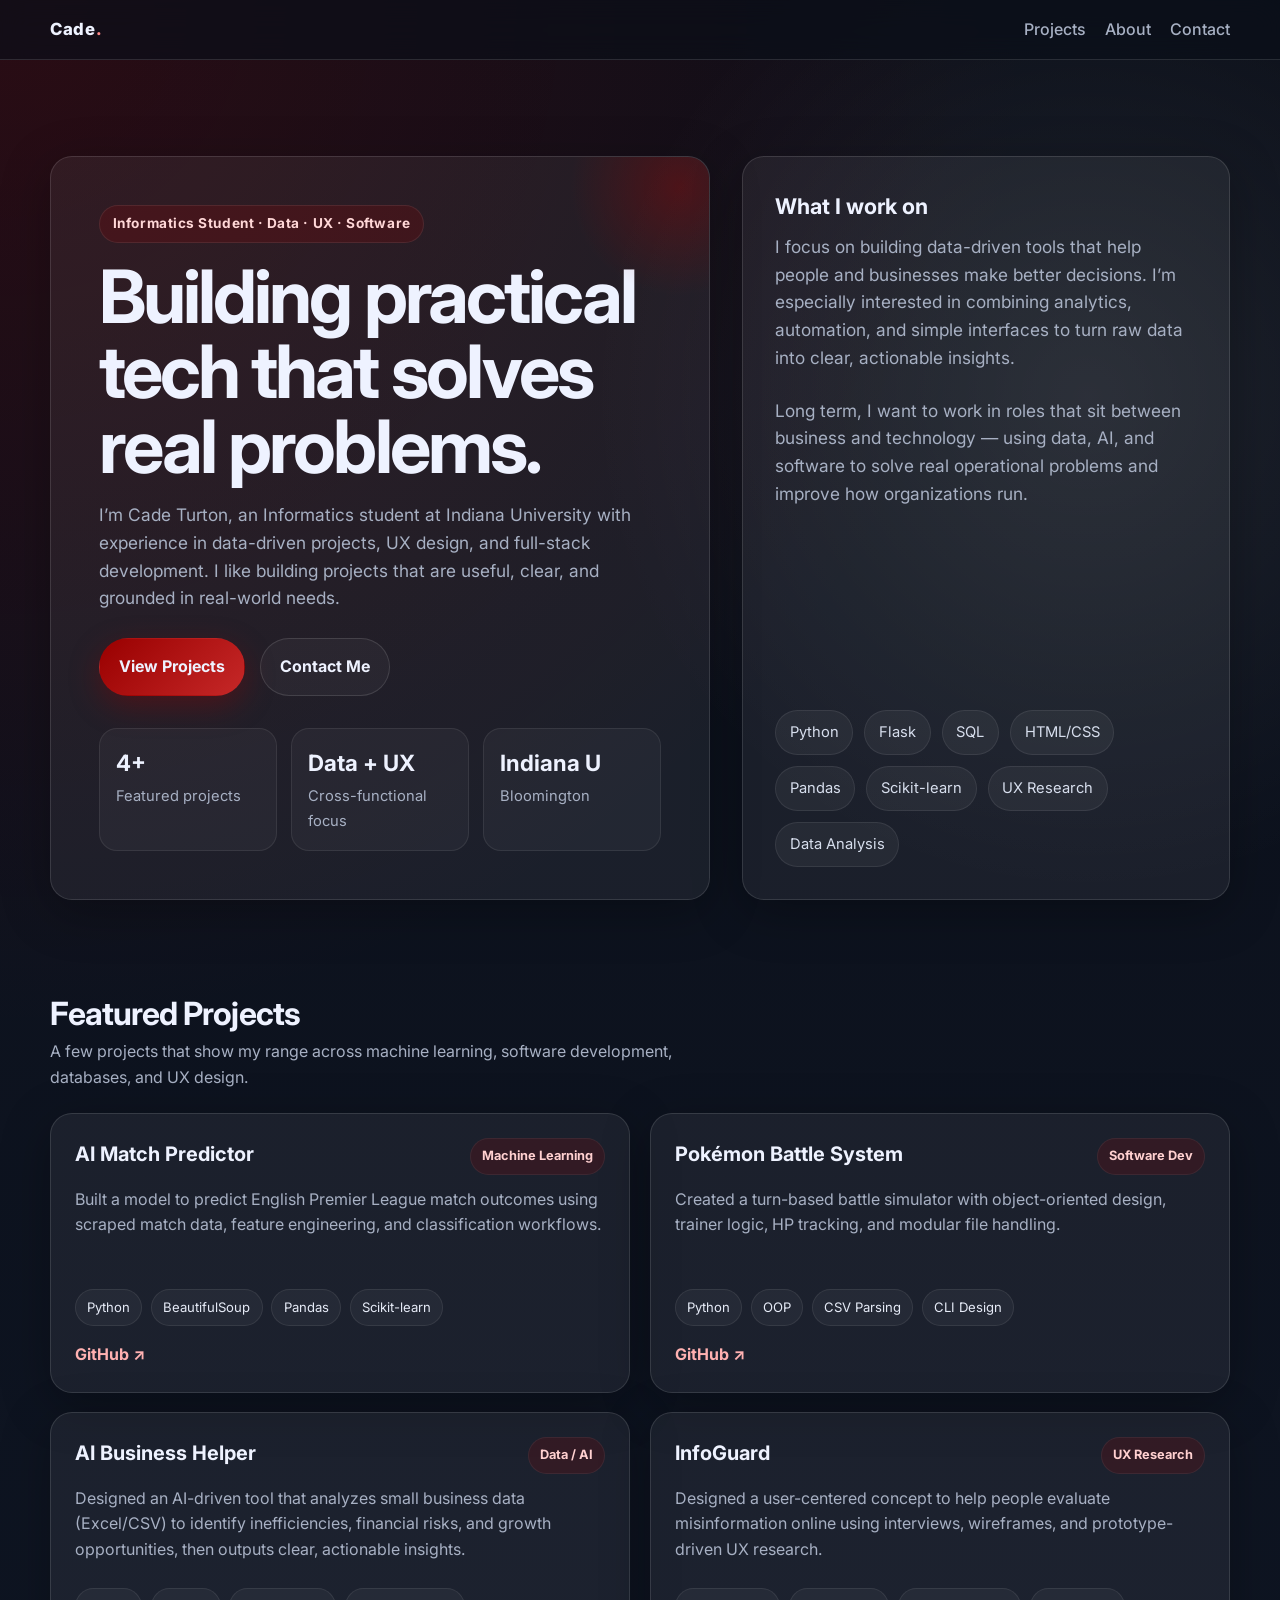
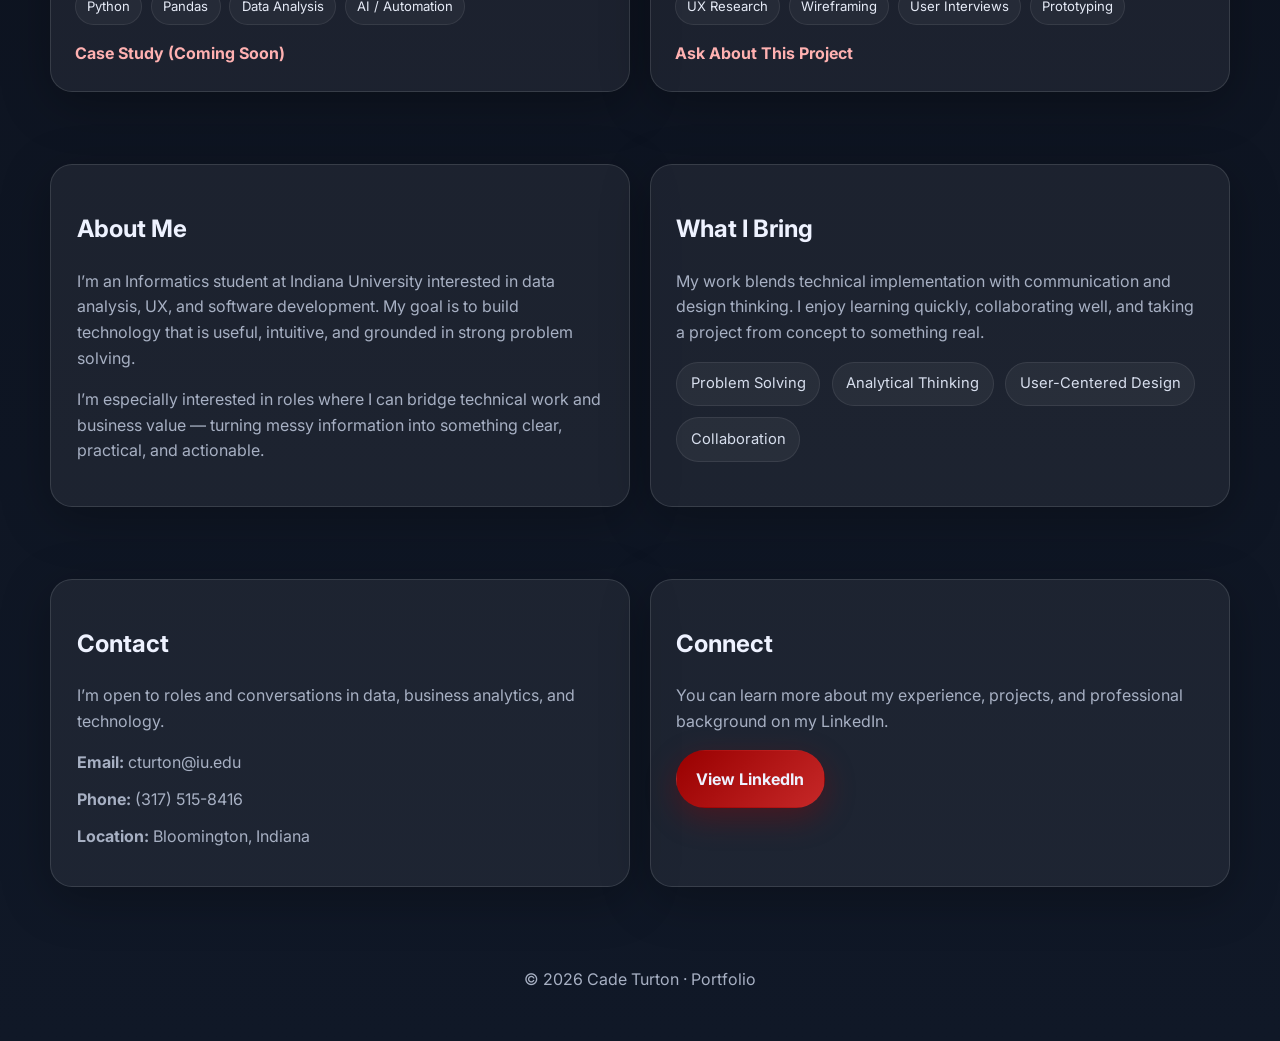
==== index.html @ 887f6e29 "Update index.html" ====
<!DOCTYPE html>
<html lang="en">
<head>
  <meta charset="UTF-8" />
  <meta name="viewport" content="width=device-width, initial-scale=1.0" />
  <title>Cade Turton | Portfolio</title>
  <link rel="preconnect" href="https://fonts.googleapis.com">
  <link rel="preconnect" href="https://fonts.gstatic.com" crossorigin>
  <link href="https://fonts.googleapis.com/css2?family=Inter:wght@400;500;600;700;800&display=swap" rel="stylesheet">
  <style>
    :root {
      --bg: #0b0f19;
      --panel: rgba(255,255,255,0.06);
      --panel-strong: rgba(255,255,255,0.1);
      --text: #eef2ff;
      --muted: #a7b0c3;
      --line: rgba(255,255,255,0.12);
      --accent: #990000;
      --accent-2: #c62828;
      --glow: rgba(153, 0, 0, 0.35);
      --max: 1180px;
      --radius: 22px;
    }

    * { box-sizing: border-box; }
    html { scroll-behavior: smooth; }
    body {
      margin: 0;
      font-family: 'Inter', sans-serif;
      color: var(--text);
      background:
        radial-gradient(circle at top left, rgba(153,0,0,0.22), transparent 35%),
        radial-gradient(circle at 85% 15%, rgba(255,255,255,0.08), transparent 20%),
        linear-gradient(180deg, #0b0f19 0%, #101827 100%);
      line-height: 1.6;
    }

    a { color: inherit; text-decoration: none; }

    .container {
      width: min(var(--max), calc(100% - 2rem));
      margin: 0 auto;
    }

    .topbar {
      position: sticky;
      top: 0;
      z-index: 50;
      backdrop-filter: blur(14px);
      background: rgba(11, 15, 25, 0.7);
      border-bottom: 1px solid var(--line);
    }

    .nav {
      display: flex;
      align-items: center;
      justify-content: space-between;
      padding: 1rem 0;
    }

    .brand {
      font-weight: 800;
      letter-spacing: 0.04em;
      font-size: 1.05rem;
    }

    .brand span { color: #ff8a8a; }

    .nav-links {
      display: flex;
      gap: 1.2rem;
      align-items: center;
    }

    .nav-links a {
      color: var(--muted);
      font-weight: 500;
      transition: 0.2s ease;
    }

    .nav-links a:hover { color: var(--text); }

    .button {
      display: inline-flex;
      align-items: center;
      gap: 0.55rem;
      padding: 0.95rem 1.2rem;
      border-radius: 999px;
      font-weight: 700;
      border: 1px solid transparent;
      transition: transform 0.2s ease, box-shadow 0.2s ease, background 0.2s ease;
    }

    .button:hover { transform: translateY(-2px); }

    .button.primary {
      background: linear-gradient(135deg, var(--accent), var(--accent-2));
      box-shadow: 0 10px 30px var(--glow);
    }

    .button.secondary {
      background: rgba(255,255,255,0.04);
      border-color: var(--line);
      color: var(--text);
    }

    .hero {
      padding: 6rem 0 4rem;
    }

    .hero-grid {
      display: grid;
      grid-template-columns: 1.15fr 0.85fr;
      gap: 2rem;
      align-items: stretch;
    }

    .hero-copy,
    .hero-card,
    .section-card,
    .project-card,
    .contact-card {
      background: var(--panel);
      border: 1px solid var(--line);
      border-radius: var(--radius);
      box-shadow: 0 12px 50px rgba(0,0,0,0.28);
    }

    .hero-copy {
      padding: 3rem;
      position: relative;
      overflow: hidden;
    }

    .hero-copy::after {
      content: "";
      position: absolute;
      width: 220px;
      height: 220px;
      right: -80px;
      top: -80px;
      background: radial-gradient(circle, rgba(153,0,0,0.35), transparent 70%);
      border-radius: 50%;
    }

    .eyebrow {
      display: inline-block;
      padding: 0.45rem 0.8rem;
      border-radius: 999px;
      font-size: 0.85rem;
      font-weight: 700;
      letter-spacing: 0.04em;
      color: #ffd7d7;
      background: rgba(153, 0, 0, 0.2);
      border: 1px solid rgba(255,255,255,0.08);
      margin-bottom: 1rem;
    }

    h1 {
      font-size: clamp(2.6rem, 6vw, 4.6rem);
      line-height: 1.02;
      margin: 0 0 1rem;
      letter-spacing: -0.04em;
    }

    .hero p {
      color: var(--muted);
      font-size: 1.08rem;
      max-width: 42rem;
      margin-bottom: 1.6rem;
    }

    .hero-actions {
      display: flex;
      flex-wrap: wrap;
      gap: 0.9rem;
      margin-bottom: 2rem;
    }

    .quick-stats {
      display: grid;
      grid-template-columns: repeat(3, 1fr);
      gap: 0.9rem;
    }

    .stat {
      padding: 1rem;
      border-radius: 18px;
      background: rgba(255,255,255,0.04);
      border: 1px solid rgba(255,255,255,0.08);
    }

    .stat strong {
      display: block;
      font-size: 1.4rem;
      margin-bottom: 0.15rem;
    }

    .stat span {
      color: var(--muted);
      font-size: 0.92rem;
    }

    .hero-card {
      padding: 2rem;
      display: flex;
      flex-direction: column;
      justify-content: space-between;
      gap: 1rem;
    }

    .hero-card h2 {
      margin: 0;
      font-size: 1.35rem;
    }

    .tag-list {
      display: flex;
      flex-wrap: wrap;
      gap: 0.7rem;
    }

    .tag {
      padding: 0.6rem 0.85rem;
      border-radius: 999px;
      background: rgba(255,255,255,0.05);
      border: 1px solid rgba(255,255,255,0.08);
      color: #d7deed;
      font-size: 0.92rem;
    }

    section {
      padding: 1.5rem 0 3rem;
    }

    .section-head {
      display: flex;
      justify-content: space-between;
      align-items: end;
      gap: 1rem;
      margin-bottom: 1.4rem;
    }

    .section-head h2 {
      margin: 0;
      font-size: 2rem;
      letter-spacing: -0.03em;
    }

    .section-head p {
      margin: 0;
      color: var(--muted);
      max-width: 40rem;
    }

    .projects-grid {
      display: grid;
      grid-template-columns: repeat(2, minmax(0, 1fr));
      gap: 1.2rem;
    }

    .project-card {
      padding: 1.5rem;
      transition: transform 0.22s ease, border-color 0.22s ease, box-shadow 0.22s ease;
      display: flex;
      flex-direction: column;
      min-height: 280px;
    }

    .project-card:hover {
      transform: translateY(-6px);
      border-color: rgba(255,255,255,0.2);
      box-shadow: 0 20px 50px rgba(0,0,0,0.35);
    }

    .project-top {
      display: flex;
      justify-content: space-between;
      align-items: start;
      gap: 1rem;
      margin-bottom: 0.75rem;
    }

    .project-title {
      font-size: 1.25rem;
      font-weight: 700;
      margin: 0;
    }

    .project-type {
      font-size: 0.8rem;
      font-weight: 700;
      color: #ffd0d0;
      background: rgba(153,0,0,0.18);
      border: 1px solid rgba(255,255,255,0.06);
      padding: 0.45rem 0.7rem;
      border-radius: 999px;
      white-space: nowrap;
    }

    .project-card p {
      color: var(--muted);
      margin: 0 0 1rem;
    }

    .project-stack {
      display: flex;
      flex-wrap: wrap;
      gap: 0.55rem;
      margin-top: auto;
      margin-bottom: 1rem;
    }

    .chip {
      padding: 0.45rem 0.7rem;
      border-radius: 999px;
      font-size: 0.82rem;
      color: #e6ebf7;
      background: rgba(255,255,255,0.045);
      border: 1px solid rgba(255,255,255,0.08);
    }

    .project-links {
      display: flex;
      gap: 0.8rem;
      flex-wrap: wrap;
    }

    .project-links a {
      color: #ffb1b1;
      font-weight: 700;
    }

    .about-grid,
    .contact-grid {
      display: grid;
      grid-template-columns: repeat(2, minmax(0, 1fr));
      gap: 1.2rem;
    }

    .section-card,
    .contact-card {
      padding: 1.6rem;
    }

    .section-card p,
    .contact-card p,
    .contact-card li {
      color: var(--muted);
    }

    .contact-list {
      list-style: none;
      padding: 0;
      margin: 1rem 0 0;
    }

    .contact-list li { margin-bottom: 0.7rem; }

    footer {
      padding: 2rem 0 3rem;
      color: var(--muted);
      text-align: center;
    }

    @media (max-width: 960px) {
      .hero-grid,
      .projects-grid,
      .about-grid,
      .contact-grid {
        grid-template-columns: 1fr;
      }

      .quick-stats {
        grid-template-columns: 1fr;
      }
    }

    @media (max-width: 720px) {
      .nav {
        flex-direction: column;
        gap: 0.9rem;
      }

      .nav-links {
        flex-wrap: wrap;
        justify-content: center;
      }

      .hero {
        padding-top: 3.5rem;
      }

      .hero-copy,
      .hero-card,
      .section-card,
      .project-card,
      .contact-card {
        padding: 1.25rem;
      }

      h1 {
        font-size: 2.7rem;
      }
    }
  </style>
</head>
<body>
  <div class="topbar">
    <div class="container nav">
      <a class="brand" href="#top">Cade<span>.</span></a>
      <div class="nav-links">
        <a href="#projects">Projects</a>
        <a href="#about">About</a>
        <a href="#contact">Contact</a>
      </div>
    </div>
  </div>

  <main id="top">
    <section class="hero">
      <div class="container hero-grid">
        <div class="hero-copy">
          <div class="eyebrow">Informatics Student · Data · UX · Software</div>
          <h1>Building practical tech that solves real problems.</h1>
          <p>
            I’m Cade Turton, an Informatics student at Indiana University with experience in data-driven projects,
            UX design, and full-stack development. I like building projects that are useful, clear, and grounded in real-world needs.
          </p>
          <div class="hero-actions">
            <a class="button primary" href="#projects">View Projects</a>
            <a class="button secondary" href="mailto:cturton@iu.edu">Contact Me</a>
          </div>
          <div class="quick-stats">
            <div class="stat">
              <strong>4+</strong>
              <span>Featured projects</span>
            </div>
            <div class="stat">
              <strong>Data + UX</strong>
              <span>Cross-functional focus</span>
            </div>
            <div class="stat">
              <strong>Indiana U</strong>
              <span>Bloomington</span>
            </div>
          </div>
        </div>

        <aside class="hero-card">
          <div>
            <h2>What I work on</h2>
            <p style="color: var(--muted); margin-top: 0.6rem;">
              I focus on building data-driven tools that help people and businesses make better decisions. I’m especially interested in combining analytics, automation, and simple interfaces to turn raw data into clear, actionable insights.
            </p>
            <p style="color: var(--muted); margin-top: 0.6rem;">
              Long term, I want to work in roles that sit between business and technology — using data, AI, and software to solve real operational problems and improve how organizations run.
            </p>
          </div>
          <div class="tag-list">
            <span class="tag">Python</span>
            <span class="tag">Flask</span>
            <span class="tag">SQL</span>
            <span class="tag">HTML/CSS</span>
            <span class="tag">Pandas</span>
            <span class="tag">Scikit-learn</span>
            <span class="tag">UX Research</span>
            <span class="tag">Data Analysis</span>
          </div>
        </aside>
      </div>
    </section>

    <section id="projects">
      <div class="container">
        <div class="section-head">
          <div>
            <h2>Featured Projects</h2>
            <p>A few projects that show my range across machine learning, software development, databases, and UX design.</p>
          </div>
        </div>

        <div class="projects-grid">
          <article class="project-card">
            <div class="project-top">
              <h3 class="project-title">AI Match Predictor</h3>
              <span class="project-type">Machine Learning</span>
            </div>
            <p>
              Built a model to predict English Premier League match outcomes using scraped match data, feature engineering, and classification workflows.
            </p>
            <div class="project-stack">
              <span class="chip">Python</span>
              <span class="chip">BeautifulSoup</span>
              <span class="chip">Pandas</span>
              <span class="chip">Scikit-learn</span>
            </div>
            <div class="project-links">
              <a href="https://github.com/cturton/AIpredictor" target="_blank">GitHub ↗</a>
            </div>
          </article>

          <article class="project-card">
            <div class="project-top">
              <h3 class="project-title">Pokémon Battle System</h3>
              <span class="project-type">Software Dev</span>
            </div>
            <p>
              Created a turn-based battle simulator with object-oriented design, trainer logic, HP tracking, and modular file handling.
            </p>
            <div class="project-stack">
              <span class="chip">Python</span>
              <span class="chip">OOP</span>
              <span class="chip">CSV Parsing</span>
              <span class="chip">CLI Design</span>
            </div>
            <div class="project-links">
              <a href="https://github.com/cturton/Battlesimulator" target="_blank">GitHub ↗</a>
            </div>
          </article>

          <article class="project-card">
            <div class="project-top">
              <h3 class="project-title">AI Business Helper</h3>
              <span class="project-type">Data / AI</span>
            </div>
            <p>
              Designed an AI-driven tool that analyzes small business data (Excel/CSV) to identify inefficiencies, financial risks, and growth opportunities, then outputs clear, actionable insights.
            </p>
            <div class="project-stack">
              <span class="chip">Python</span>
              <span class="chip">Pandas</span>
              <span class="chip">Data Analysis</span>
              <span class="chip">AI / Automation</span>
            </div>
            <div class="project-links">
              <a href="#">Case Study (Coming Soon)</a>
            </div>
          </article>

          <article class="project-card">
            <div class="project-top">
              <h3 class="project-title">InfoGuard</h3>
              <span class="project-type">UX Research</span>
            </div>
            <p>
              Designed a user-centered concept to help people evaluate misinformation online using interviews, wireframes, and prototype-driven UX research.
            </p>
            <div class="project-stack">
              <span class="chip">UX Research</span>
              <span class="chip">Wireframing</span>
              <span class="chip">User Interviews</span>
              <span class="chip">Prototyping</span>
            </div>
            <div class="project-links">
              <a href="#contact">Ask About This Project</a>
            </div>
          </article>
        </div>
      </div>
    </section>

    <section id="about">
      <div class="container about-grid">
        <div class="section-card">
          <h2>About Me</h2>
          <p>
            I’m an Informatics student at Indiana University interested in data analysis, UX, and software development.
            My goal is to build technology that is useful, intuitive, and grounded in strong problem solving.
          </p>
          <p>
            I’m especially interested in roles where I can bridge technical work and business value — turning messy information into something clear, practical, and actionable.
          </p>
        </div>
        <div class="section-card">
          <h2>What I Bring</h2>
          <p>
            My work blends technical implementation with communication and design thinking. I enjoy learning quickly, collaborating well, and taking a project from concept to something real.
          </p>
          <div class="tag-list" style="margin-top: 1rem;">
            <span class="tag">Problem Solving</span>
            <span class="tag">Analytical Thinking</span>
            <span class="tag">User-Centered Design</span>
            <span class="tag">Collaboration</span>
          </div>
        </div>
      </div>
    </section>

    <section id="contact">
      <div class="container contact-grid">
        <div class="contact-card">
          <h2>Contact</h2>
          <p>I’m open to roles and conversations in data, business analytics, and technology.</p>
          <ul class="contact-list">
            <li><strong>Email:</strong> <a href="mailto:cturton@iu.edu">cturton@iu.edu</a></li>
            <li><strong>Phone:</strong> <a href="tel:13175158416">(317) 515-8416</a></li>
            <li><strong>Location:</strong> Bloomington, Indiana</li>
          </ul>
        </div>
        <div class="contact-card">
          <h2>Connect</h2>
          <p>
            You can learn more about my experience, projects, and professional background on my LinkedIn.
          </p>
          <a class="button primary" href="https://www.linkedin.com/in/cadeturton" target="_blank">View LinkedIn</a>
        </div>
      </div>
    </section>
  </main>

  <footer>
    © 2026 Cade Turton · Portfolio
  </footer>
</body>
</html>
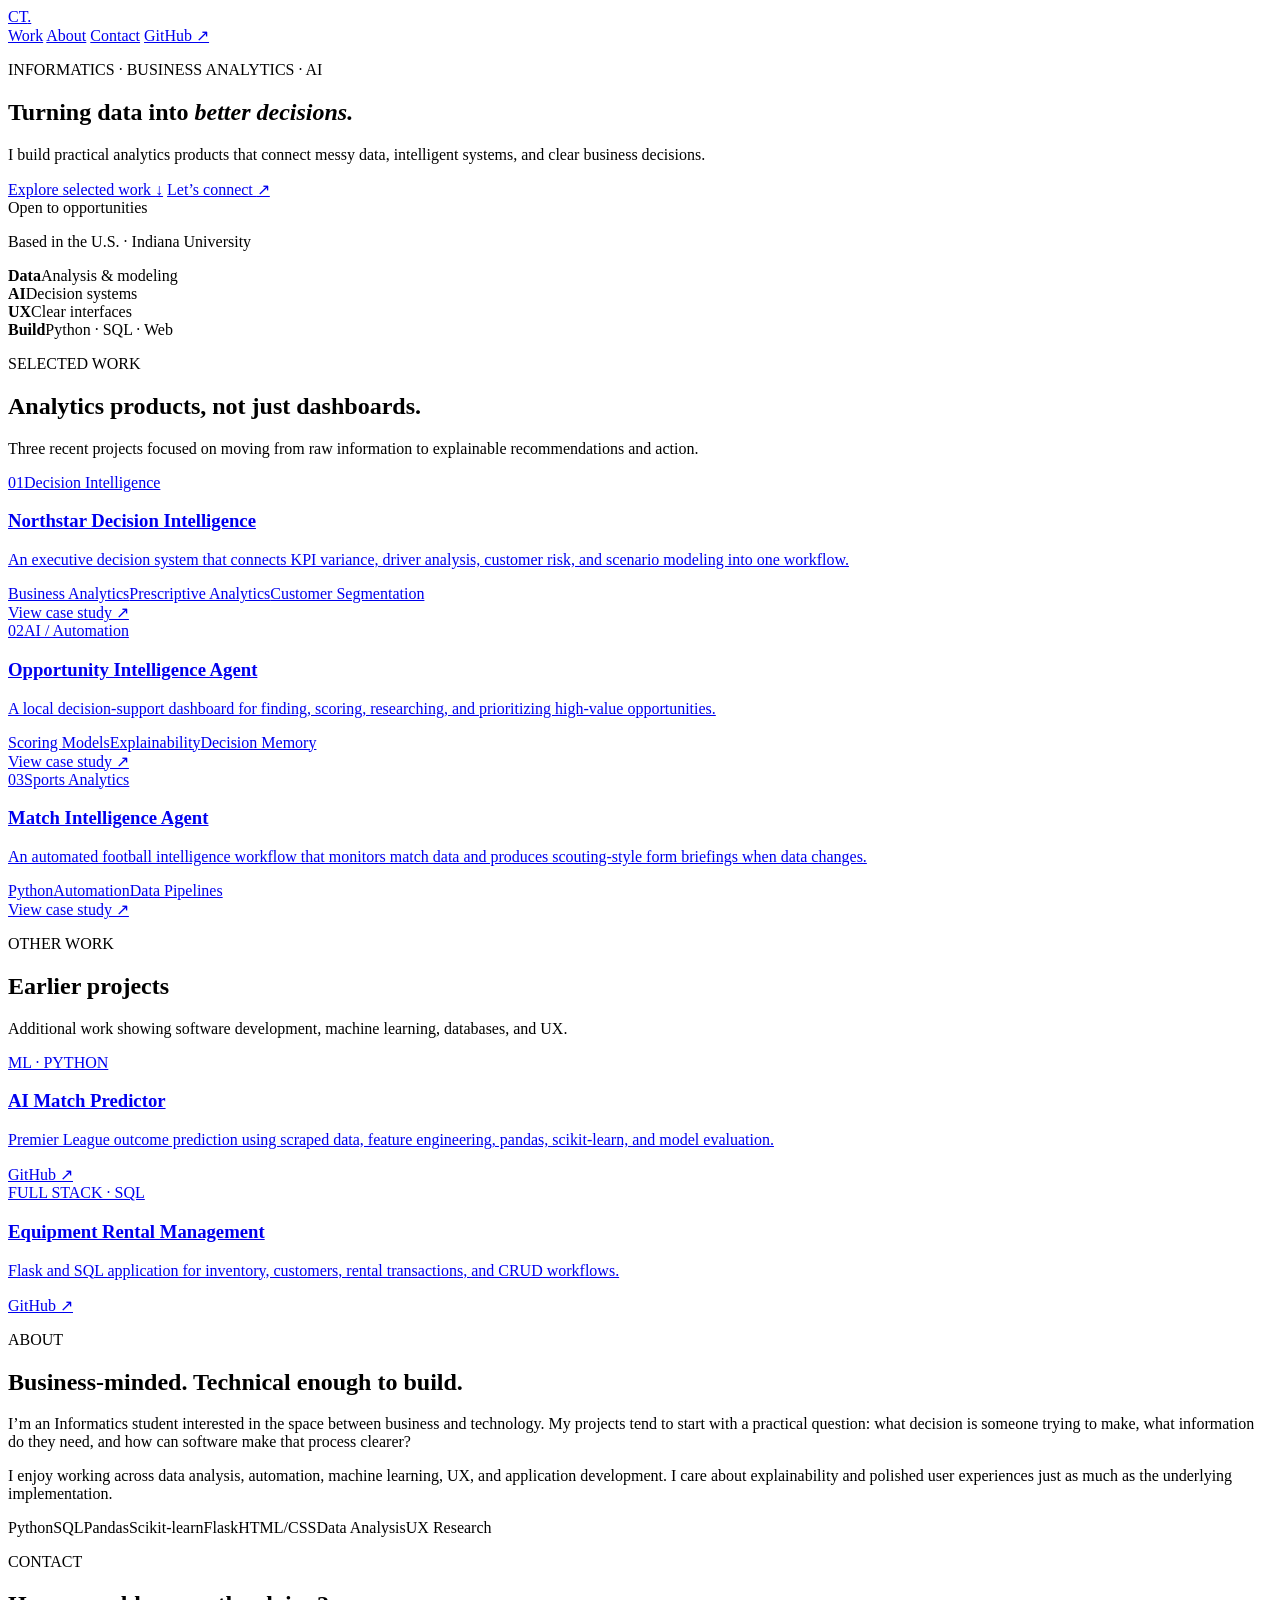
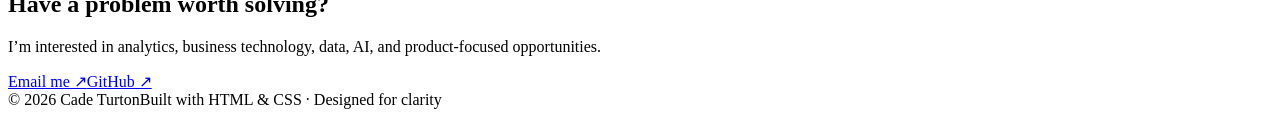
==== commit 2fecf5de: "Redesign portfolio around business analytics projects" ====
--- a/index.html
+++ b/index.html
@@ -3,614 +3,106 @@
 <head>
   <meta charset="UTF-8" />
   <meta name="viewport" content="width=device-width, initial-scale=1.0" />
-  <title>Cade Turton | Portfolio</title>
-  <link rel="preconnect" href="https://fonts.googleapis.com">
-  <link rel="preconnect" href="https://fonts.gstatic.com" crossorigin>
-  <link href="https://fonts.googleapis.com/css2?family=Inter:wght@400;500;600;700;800&display=swap" rel="stylesheet">
-  <style>
-    :root {
-      --bg: #0b0f19;
-      --panel: rgba(255,255,255,0.06);
-      --panel-strong: rgba(255,255,255,0.1);
-      --text: #eef2ff;
-      --muted: #a7b0c3;
-      --line: rgba(255,255,255,0.12);
-      --accent: #990000;
-      --accent-2: #c62828;
-      --glow: rgba(153, 0, 0, 0.35);
-      --max: 1180px;
-      --radius: 22px;
-    }
-
-    * { box-sizing: border-box; }
-    html { scroll-behavior: smooth; }
-    body {
-      margin: 0;
-      font-family: 'Inter', sans-serif;
-      color: var(--text);
-      background:
-        radial-gradient(circle at top left, rgba(153,0,0,0.22), transparent 35%),
-        radial-gradient(circle at 85% 15%, rgba(255,255,255,0.08), transparent 20%),
-        linear-gradient(180deg, #0b0f19 0%, #101827 100%);
-      line-height: 1.6;
-    }
-
-    a { color: inherit; text-decoration: none; }
-
-    .container {
-      width: min(var(--max), calc(100% - 2rem));
-      margin: 0 auto;
-    }
-
-    .topbar {
-      position: sticky;
-      top: 0;
-      z-index: 50;
-      backdrop-filter: blur(14px);
-      background: rgba(11, 15, 25, 0.7);
-      border-bottom: 1px solid var(--line);
-    }
-
-    .nav {
-      display: flex;
-      align-items: center;
-      justify-content: space-between;
-      padding: 1rem 0;
-    }
-
-    .brand {
-      font-weight: 800;
-      letter-spacing: 0.04em;
-      font-size: 1.05rem;
-    }
-
-    .brand span { color: #ff8a8a; }
-
-    .nav-links {
-      display: flex;
-      gap: 1.2rem;
-      align-items: center;
-    }
-
-    .nav-links a {
-      color: var(--muted);
-      font-weight: 500;
-      transition: 0.2s ease;
-    }
-
-    .nav-links a:hover { color: var(--text); }
-
-    .button {
-      display: inline-flex;
-      align-items: center;
-      gap: 0.55rem;
-      padding: 0.95rem 1.2rem;
-      border-radius: 999px;
-      font-weight: 700;
-      border: 1px solid transparent;
-      transition: transform 0.2s ease, box-shadow 0.2s ease, background 0.2s ease;
-    }
-
-    .button:hover { transform: translateY(-2px); }
-
-    .button.primary {
-      background: linear-gradient(135deg, var(--accent), var(--accent-2));
-      box-shadow: 0 10px 30px var(--glow);
-    }
-
-    .button.secondary {
-      background: rgba(255,255,255,0.04);
-      border-color: var(--line);
-      color: var(--text);
-    }
-
-    .hero {
-      padding: 6rem 0 4rem;
-    }
-
-    .hero-grid {
-      display: grid;
-      grid-template-columns: 1.15fr 0.85fr;
-      gap: 2rem;
-      align-items: stretch;
-    }
-
-    .hero-copy,
-    .hero-card,
-    .section-card,
-    .project-card,
-    .contact-card {
-      background: var(--panel);
-      border: 1px solid var(--line);
-      border-radius: var(--radius);
-      box-shadow: 0 12px 50px rgba(0,0,0,0.28);
-    }
-
-    .hero-copy {
-      padding: 3rem;
-      position: relative;
-      overflow: hidden;
-    }
-
-    .hero-copy::after {
-      content: "";
-      position: absolute;
-      width: 220px;
-      height: 220px;
-      right: -80px;
-      top: -80px;
-      background: radial-gradient(circle, rgba(153,0,0,0.35), transparent 70%);
-      border-radius: 50%;
-    }
-
-    .eyebrow {
-      display: inline-block;
-      padding: 0.45rem 0.8rem;
-      border-radius: 999px;
-      font-size: 0.85rem;
-      font-weight: 700;
-      letter-spacing: 0.04em;
-      color: #ffd7d7;
-      background: rgba(153, 0, 0, 0.2);
-      border: 1px solid rgba(255,255,255,0.08);
-      margin-bottom: 1rem;
-    }
-
-    h1 {
-      font-size: clamp(2.6rem, 6vw, 4.6rem);
-      line-height: 1.02;
-      margin: 0 0 1rem;
-      letter-spacing: -0.04em;
-    }
-
-    .hero p {
-      color: var(--muted);
-      font-size: 1.08rem;
-      max-width: 42rem;
-      margin-bottom: 1.6rem;
-    }
-
-    .hero-actions {
-      display: flex;
-      flex-wrap: wrap;
-      gap: 0.9rem;
-      margin-bottom: 2rem;
-    }
-
-    .quick-stats {
-      display: grid;
-      grid-template-columns: repeat(3, 1fr);
-      gap: 0.9rem;
-    }
-
-    .stat {
-      padding: 1rem;
-      border-radius: 18px;
-      background: rgba(255,255,255,0.04);
-      border: 1px solid rgba(255,255,255,0.08);
-    }
-
-    .stat strong {
-      display: block;
-      font-size: 1.4rem;
-      margin-bottom: 0.15rem;
-    }
-
-    .stat span {
-      color: var(--muted);
-      font-size: 0.92rem;
-    }
-
-    .hero-card {
-      padding: 2rem;
-      display: flex;
-      flex-direction: column;
-      justify-content: space-between;
-      gap: 1rem;
-    }
-
-    .hero-card h2 {
-      margin: 0;
-      font-size: 1.35rem;
-    }
-
-    .tag-list {
-      display: flex;
-      flex-wrap: wrap;
-      gap: 0.7rem;
-    }
-
-    .tag {
-      padding: 0.6rem 0.85rem;
-      border-radius: 999px;
-      background: rgba(255,255,255,0.05);
-      border: 1px solid rgba(255,255,255,0.08);
-      color: #d7deed;
-      font-size: 0.92rem;
-    }
-
-    section {
-      padding: 1.5rem 0 3rem;
-    }
-
-    .section-head {
-      display: flex;
-      justify-content: space-between;
-      align-items: end;
-      gap: 1rem;
-      margin-bottom: 1.4rem;
-    }
-
-    .section-head h2 {
-      margin: 0;
-      font-size: 2rem;
-      letter-spacing: -0.03em;
-    }
-
-    .section-head p {
-      margin: 0;
-      color: var(--muted);
-      max-width: 40rem;
-    }
-
-    .projects-grid {
-      display: grid;
-      grid-template-columns: repeat(2, minmax(0, 1fr));
-      gap: 1.2rem;
-    }
-
-    .project-card {
-      padding: 1.5rem;
-      transition: transform 0.22s ease, border-color 0.22s ease, box-shadow 0.22s ease;
-      display: flex;
-      flex-direction: column;
-      min-height: 280px;
-    }
-
-    .project-card:hover {
-      transform: translateY(-6px);
-      border-color: rgba(255,255,255,0.2);
-      box-shadow: 0 20px 50px rgba(0,0,0,0.35);
-    }
-
-    .project-top {
-      display: flex;
-      justify-content: space-between;
-      align-items: start;
-      gap: 1rem;
-      margin-bottom: 0.75rem;
-    }
-
-    .project-title {
-      font-size: 1.25rem;
-      font-weight: 700;
-      margin: 0;
-    }
-
-    .project-type {
-      font-size: 0.8rem;
-      font-weight: 700;
-      color: #ffd0d0;
-      background: rgba(153,0,0,0.18);
-      border: 1px solid rgba(255,255,255,0.06);
-      padding: 0.45rem 0.7rem;
-      border-radius: 999px;
-      white-space: nowrap;
-    }
-
-    .project-card p {
-      color: var(--muted);
-      margin: 0 0 1rem;
-    }
-
-    .project-stack {
-      display: flex;
-      flex-wrap: wrap;
-      gap: 0.55rem;
-      margin-top: auto;
-      margin-bottom: 1rem;
-    }
-
-    .chip {
-      padding: 0.45rem 0.7rem;
-      border-radius: 999px;
-      font-size: 0.82rem;
-      color: #e6ebf7;
-      background: rgba(255,255,255,0.045);
-      border: 1px solid rgba(255,255,255,0.08);
-    }
-
-    .project-links {
-      display: flex;
-      gap: 0.8rem;
-      flex-wrap: wrap;
-    }
-
-    .project-links a {
-      color: #ffb1b1;
-      font-weight: 700;
-    }
-
-    .about-grid,
-    .contact-grid {
-      display: grid;
-      grid-template-columns: repeat(2, minmax(0, 1fr));
-      gap: 1.2rem;
-    }
-
-    .section-card,
-    .contact-card {
-      padding: 1.6rem;
-    }
-
-    .section-card p,
-    .contact-card p,
-    .contact-card li {
-      color: var(--muted);
-    }
-
-    .contact-list {
-      list-style: none;
-      padding: 0;
-      margin: 1rem 0 0;
-    }
-
-    .contact-list li { margin-bottom: 0.7rem; }
-
-    footer {
-      padding: 2rem 0 3rem;
-      color: var(--muted);
-      text-align: center;
-    }
-
-    @media (max-width: 960px) {
-      .hero-grid,
-      .projects-grid,
-      .about-grid,
-      .contact-grid {
-        grid-template-columns: 1fr;
-      }
-
-      .quick-stats {
-        grid-template-columns: 1fr;
-      }
-    }
-
-    @media (max-width: 720px) {
-      .nav {
-        flex-direction: column;
-        gap: 0.9rem;
-      }
-
-      .nav-links {
-        flex-wrap: wrap;
-        justify-content: center;
-      }
-
-      .hero {
-        padding-top: 3.5rem;
-      }
-
-      .hero-copy,
-      .hero-card,
-      .section-card,
-      .project-card,
-      .contact-card {
-        padding: 1.25rem;
-      }
-
-      h1 {
-        font-size: 2.7rem;
-      }
-    }
-  </style>
+  <meta name="description" content="Cade Turton — Business Analytics, Data, AI, and Informatics portfolio." />
+  <title>Cade Turton | Business Analytics & Technology</title>
+  <link rel="preconnect" href="https://fonts.googleapis.com" />
+  <link rel="preconnect" href="https://fonts.gstatic.com" crossorigin />
+  <link href="https://fonts.googleapis.com/css2?family=DM+Sans:wght@400;500;600;700&family=Manrope:wght@600;700;800&display=swap" rel="stylesheet" />
+  <link rel="stylesheet" href="styles.css" />
 </head>
 <body>
-  <div class="topbar">
-    <div class="container nav">
-      <a class="brand" href="#top">Cade<span>.</span></a>
+  <header class="site-header">
+    <nav class="nav shell" aria-label="Primary navigation">
+      <a class="logo" href="index.html">CT<span>.</span></a>
       <div class="nav-links">
-        <a href="#projects">Projects</a>
+        <a href="#work">Work</a>
         <a href="#about">About</a>
         <a href="#contact">Contact</a>
+        <a class="nav-cta" href="https://github.com/cturton" target="_blank" rel="noreferrer">GitHub ↗</a>
       </div>
-    </div>
-  </div>
+    </nav>
+  </header>
 
-  <main id="top">
-    <section class="hero">
-      <div class="container hero-grid">
-        <div class="hero-copy">
-          <div class="eyebrow">Informatics Student · Data · UX · Software</div>
-          <h1>Building practical tech that solves real problems.</h1>
-          <p>
-            I’m Cade Turton, an Informatics student at Indiana University with experience in data-driven projects,
-            UX design, and full-stack development. I like building projects that are useful, clear, and grounded in real-world needs.
-          </p>
-          <div class="hero-actions">
-            <a class="button primary" href="#projects">View Projects</a>
-            <a class="button secondary" href="mailto:cturton@iu.edu">Contact Me</a>
-          </div>
-          <div class="quick-stats">
-            <div class="stat">
-              <strong>4+</strong>
-              <span>Featured projects</span>
-            </div>
-            <div class="stat">
-              <strong>Data + UX</strong>
-              <span>Cross-functional focus</span>
-            </div>
-            <div class="stat">
-              <strong>Indiana U</strong>
-              <span>Bloomington</span>
-            </div>
-          </div>
+  <main>
+    <section class="hero shell">
+      <div class="hero-copy">
+        <p class="kicker">INFORMATICS · BUSINESS ANALYTICS · AI</p>
+        <h1>Turning data into <em>better decisions.</em></h1>
+        <p class="hero-text">I build practical analytics products that connect messy data, intelligent systems, and clear business decisions.</p>
+        <div class="hero-actions">
+          <a class="button button-dark" href="#work">Explore selected work <span>↓</span></a>
+          <a class="text-link" href="#contact">Let’s connect <span>↗</span></a>
         </div>
-
-        <aside class="hero-card">
-          <div>
-            <h2>What I work on</h2>
-            <p style="color: var(--muted); margin-top: 0.6rem;">
-              I focus on building data-driven tools that help people and businesses make better decisions. I’m especially interested in combining analytics, automation, and simple interfaces to turn raw data into clear, actionable insights.
-            </p>
-            <p style="color: var(--muted); margin-top: 0.6rem;">
-              Long term, I want to work in roles that sit between business and technology — using data, AI, and software to solve real operational problems and improve how organizations run.
-            </p>
-          </div>
-          <div class="tag-list">
-            <span class="tag">Python</span>
-            <span class="tag">Flask</span>
-            <span class="tag">SQL</span>
-            <span class="tag">HTML/CSS</span>
-            <span class="tag">Pandas</span>
-            <span class="tag">Scikit-learn</span>
-            <span class="tag">UX Research</span>
-            <span class="tag">Data Analysis</span>
-          </div>
-        </aside>
       </div>
-    </section>
-
-    <section id="projects">
-      <div class="container">
-        <div class="section-head">
-          <div>
-            <h2>Featured Projects</h2>
-            <p>A few projects that show my range across machine learning, software development, databases, and UX design.</p>
-          </div>
-        </div>
-
-        <div class="projects-grid">
-          <article class="project-card">
-            <div class="project-top">
-              <h3 class="project-title">AI Match Predictor</h3>
-              <span class="project-type">Machine Learning</span>
-            </div>
-            <p>
-              Built a model to predict English Premier League match outcomes using scraped match data, feature engineering, and classification workflows.
-            </p>
-            <div class="project-stack">
-              <span class="chip">Python</span>
-              <span class="chip">BeautifulSoup</span>
-              <span class="chip">Pandas</span>
-              <span class="chip">Scikit-learn</span>
-            </div>
-            <div class="project-links">
-              <a href="https://github.com/cturton/AIpredictor" target="_blank">GitHub ↗</a>
-            </div>
-          </article>
-
-          <article class="project-card">
-            <div class="project-top">
-              <h3 class="project-title">Pokémon Battle System</h3>
-              <span class="project-type">Software Dev</span>
-            </div>
-            <p>
-              Created a turn-based battle simulator with object-oriented design, trainer logic, HP tracking, and modular file handling.
-            </p>
-            <div class="project-stack">
-              <span class="chip">Python</span>
-              <span class="chip">OOP</span>
-              <span class="chip">CSV Parsing</span>
-              <span class="chip">CLI Design</span>
-            </div>
-            <div class="project-links">
-              <a href="https://github.com/cturton/Battlesimulator" target="_blank">GitHub ↗</a>
-            </div>
-          </article>
-
-          <article class="project-card">
-            <div class="project-top">
-              <h3 class="project-title">AI Business Helper</h3>
-              <span class="project-type">Data / AI</span>
-            </div>
-            <p>
-              Designed an AI-driven tool that analyzes small business data (Excel/CSV) to identify inefficiencies, financial risks, and growth opportunities, then outputs clear, actionable insights.
-            </p>
-            <div class="project-stack">
-              <span class="chip">Python</span>
-              <span class="chip">Pandas</span>
-              <span class="chip">Data Analysis</span>
-              <span class="chip">AI / Automation</span>
-            </div>
-            <div class="project-links">
-              <a href="#">Case Study (Coming Soon)</a>
-            </div>
-          </article>
-
-          <article class="project-card">
-            <div class="project-top">
-              <h3 class="project-title">InfoGuard</h3>
-              <span class="project-type">UX Research</span>
-            </div>
-            <p>
-              Designed a user-centered concept to help people evaluate misinformation online using interviews, wireframes, and prototype-driven UX research.
-            </p>
-            <div class="project-stack">
-              <span class="chip">UX Research</span>
-              <span class="chip">Wireframing</span>
-              <span class="chip">User Interviews</span>
-              <span class="chip">Prototyping</span>
-            </div>
-            <div class="project-links">
-              <a href="#contact">Ask About This Project</a>
-            </div>
-          </article>
+      <div class="hero-aside">
+        <div class="availability"><span></span> Open to opportunities</div>
+        <p>Based in the U.S. · Indiana University</p>
+        <div class="mini-grid">
+          <div><strong>Data</strong><span>Analysis & modeling</span></div>
+          <div><strong>AI</strong><span>Decision systems</span></div>
+          <div><strong>UX</strong><span>Clear interfaces</span></div>
+          <div><strong>Build</strong><span>Python · SQL · Web</span></div>
         </div>
       </div>
     </section>
 
-    <section id="about">
-      <div class="container about-grid">
-        <div class="section-card">
-          <h2>About Me</h2>
-          <p>
-            I’m an Informatics student at Indiana University interested in data analysis, UX, and software development.
-            My goal is to build technology that is useful, intuitive, and grounded in strong problem solving.
-          </p>
-          <p>
-            I’m especially interested in roles where I can bridge technical work and business value — turning messy information into something clear, practical, and actionable.
-          </p>
-        </div>
-        <div class="section-card">
-          <h2>What I Bring</h2>
-          <p>
-            My work blends technical implementation with communication and design thinking. I enjoy learning quickly, collaborating well, and taking a project from concept to something real.
-          </p>
-          <div class="tag-list" style="margin-top: 1rem;">
-            <span class="tag">Problem Solving</span>
-            <span class="tag">Analytical Thinking</span>
-            <span class="tag">User-Centered Design</span>
-            <span class="tag">Collaboration</span>
+    <section id="work" class="section shell">
+      <div class="section-heading">
+        <div><p class="eyebrow">SELECTED WORK</p><h2>Analytics products, not just dashboards.</h2></div>
+        <p>Three recent projects focused on moving from raw information to explainable recommendations and action.</p>
+      </div>
+
+      <div class="featured-grid">
+        <a class="featured-card featured-main" href="projects/northstar.html">
+          <div class="card-meta"><span>01</span><span>Decision Intelligence</span></div>
+          <div class="card-content">
+            <h3>Northstar Decision Intelligence</h3>
+            <p>An executive decision system that connects KPI variance, driver analysis, customer risk, and scenario modeling into one workflow.</p>
+            <div class="tags"><span>Business Analytics</span><span>Prescriptive Analytics</span><span>Customer Segmentation</span></div>
           </div>
-        </div>
+          <span class="card-arrow">View case study ↗</span>
+        </a>
+
+        <a class="featured-card" href="projects/opportunity.html">
+          <div class="card-meta"><span>02</span><span>AI / Automation</span></div>
+          <div class="card-content">
+            <h3>Opportunity Intelligence Agent</h3>
+            <p>A local decision-support dashboard for finding, scoring, researching, and prioritizing high-value opportunities.</p>
+            <div class="tags"><span>Scoring Models</span><span>Explainability</span><span>Decision Memory</span></div>
+          </div>
+          <span class="card-arrow">View case study ↗</span>
+        </a>
+
+        <a class="featured-card" href="projects/match.html">
+          <div class="card-meta"><span>03</span><span>Sports Analytics</span></div>
+          <div class="card-content">
+            <h3>Match Intelligence Agent</h3>
+            <p>An automated football intelligence workflow that monitors match data and produces scouting-style form briefings when data changes.</p>
+            <div class="tags"><span>Python</span><span>Automation</span><span>Data Pipelines</span></div>
+          </div>
+          <span class="card-arrow">View case study ↗</span>
+        </a>
+      </div>
+
+      <div class="section-heading compact"><div><p class="eyebrow">OTHER WORK</p><h2>Earlier projects</h2></div><p>Additional work showing software development, machine learning, databases, and UX.</p></div>
+      <div class="archive-grid">
+        <a class="archive-card" href="https://github.com/cturton/AIpredictor" target="_blank" rel="noreferrer"><div><span class="archive-label">ML · PYTHON</span><h3>AI Match Predictor</h3><p>Premier League outcome prediction using scraped data, feature engineering, pandas, scikit-learn, and model evaluation.</p></div><span>GitHub ↗</span></a>
+        <a class="archive-card" href="https://github.com/cturton/website" target="_blank" rel="noreferrer"><div><span class="archive-label">FULL STACK · SQL</span><h3>Equipment Rental Management</h3><p>Flask and SQL application for inventory, customers, rental transactions, and CRUD workflows.</p></div><span>GitHub ↗</span></a>
       </div>
     </section>
 
-    <section id="contact">
-      <div class="container contact-grid">
-        <div class="contact-card">
-          <h2>Contact</h2>
-          <p>I’m open to roles and conversations in data, business analytics, and technology.</p>
-          <ul class="contact-list">
-            <li><strong>Email:</strong> <a href="mailto:cturton@iu.edu">cturton@iu.edu</a></li>
-            <li><strong>Phone:</strong> <a href="tel:13175158416">(317) 515-8416</a></li>
-            <li><strong>Location:</strong> Bloomington, Indiana</li>
-          </ul>
-        </div>
-        <div class="contact-card">
-          <h2>Connect</h2>
-          <p>
-            You can learn more about my experience, projects, and professional background on my LinkedIn.
-          </p>
-          <a class="button primary" href="https://www.linkedin.com/in/cadeturton" target="_blank">View LinkedIn</a>
-        </div>
+    <section id="about" class="about-section">
+      <div class="shell about-grid">
+        <div><p class="eyebrow">ABOUT</p><h2>Business-minded. Technical enough to build.</h2></div>
+        <div class="about-copy"><p>I’m an Informatics student interested in the space between business and technology. My projects tend to start with a practical question: what decision is someone trying to make, what information do they need, and how can software make that process clearer?</p><p>I enjoy working across data analysis, automation, machine learning, UX, and application development. I care about explainability and polished user experiences just as much as the underlying implementation.</p><div class="skill-list"><span>Python</span><span>SQL</span><span>Pandas</span><span>Scikit-learn</span><span>Flask</span><span>HTML/CSS</span><span>Data Analysis</span><span>UX Research</span></div></div>
       </div>
+    </section>
+
+    <section id="contact" class="section shell contact-section">
+      <div class="contact-card"><p class="eyebrow">CONTACT</p><h2>Have a problem worth solving?</h2><p>I’m interested in analytics, business technology, data, AI, and product-focused opportunities.</p><div class="contact-actions"><a class="button button-dark" href="mailto:cturton@iu.edu">Email me ↗</a><a class="button button-light" href="https://github.com/cturton" target="_blank" rel="noreferrer">GitHub ↗</a></div></div>
     </section>
   </main>
 
-  <footer>
-    © 2026 Cade Turton · Portfolio
-  </footer>
+  <footer class="shell footer"><span>© 2026 Cade Turton</span><span>Built with HTML & CSS · Designed for clarity</span></footer>
 </body>
-</html>
+</html>
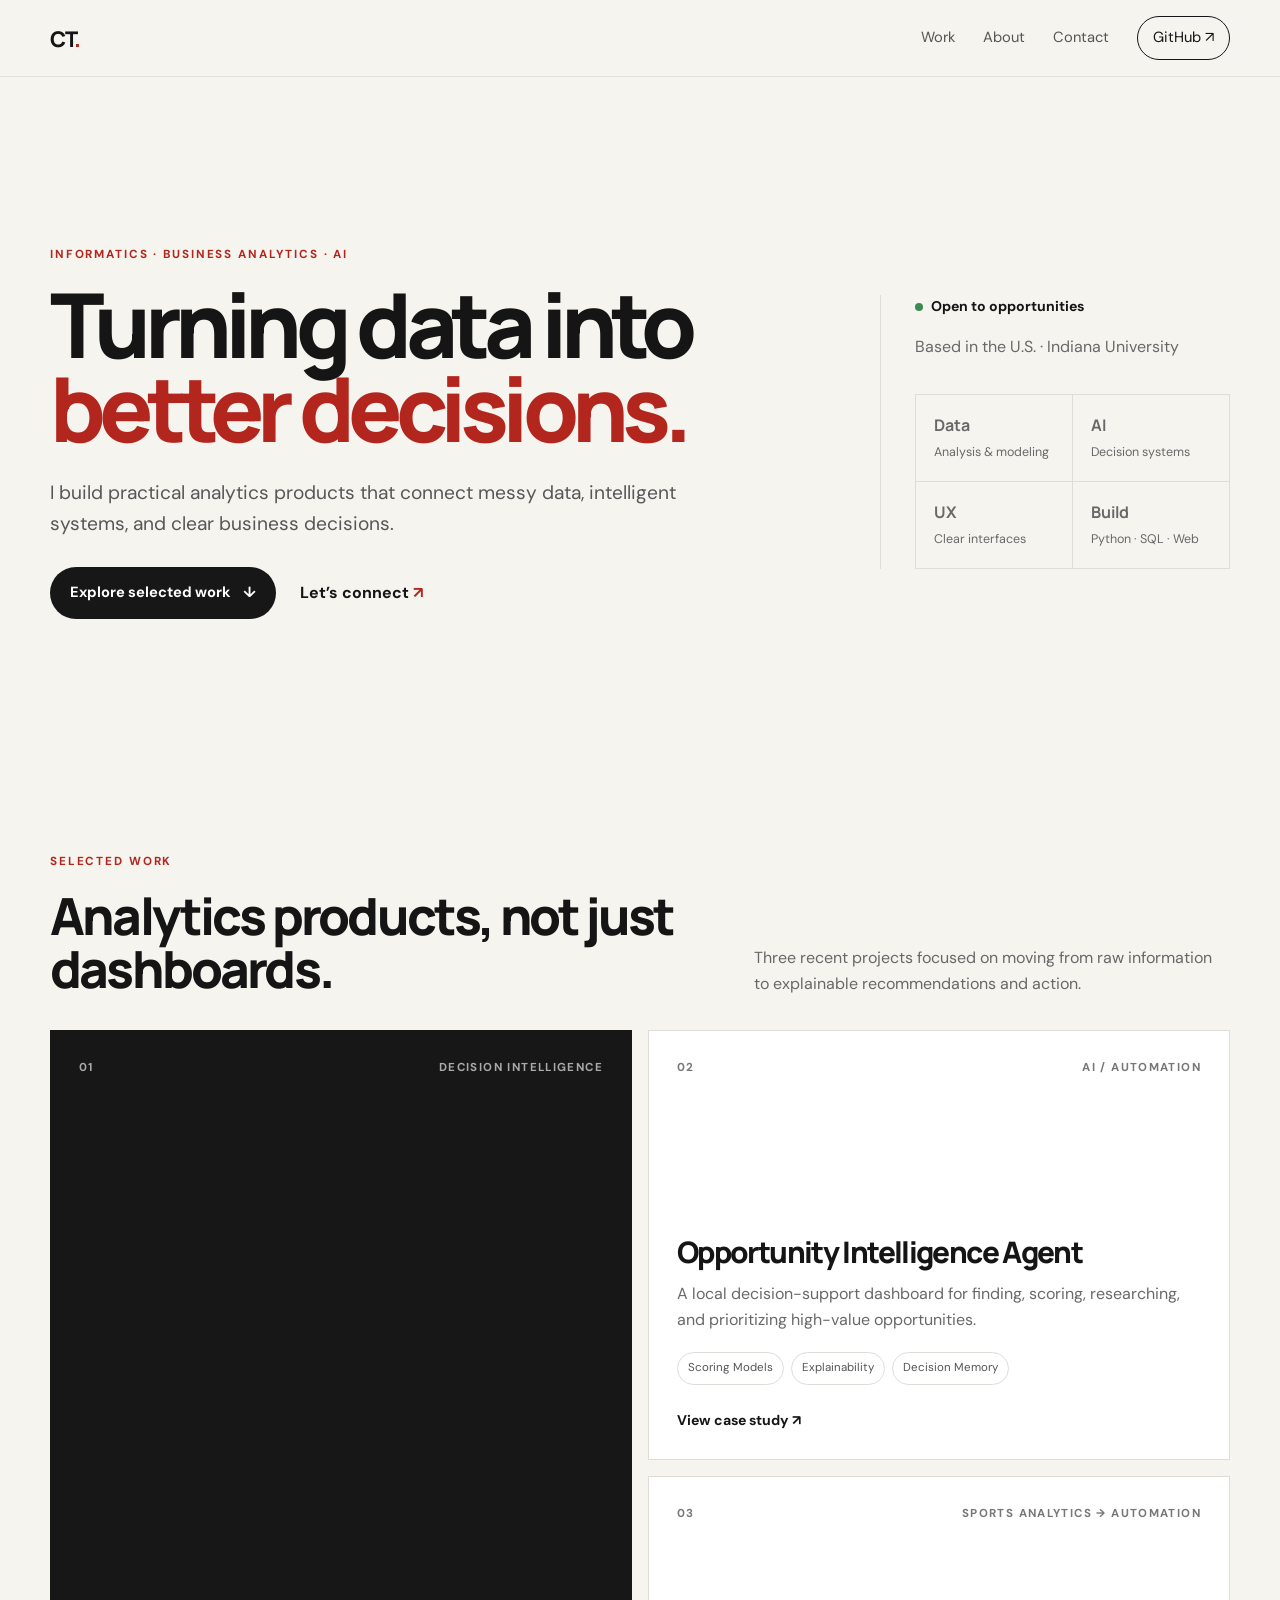
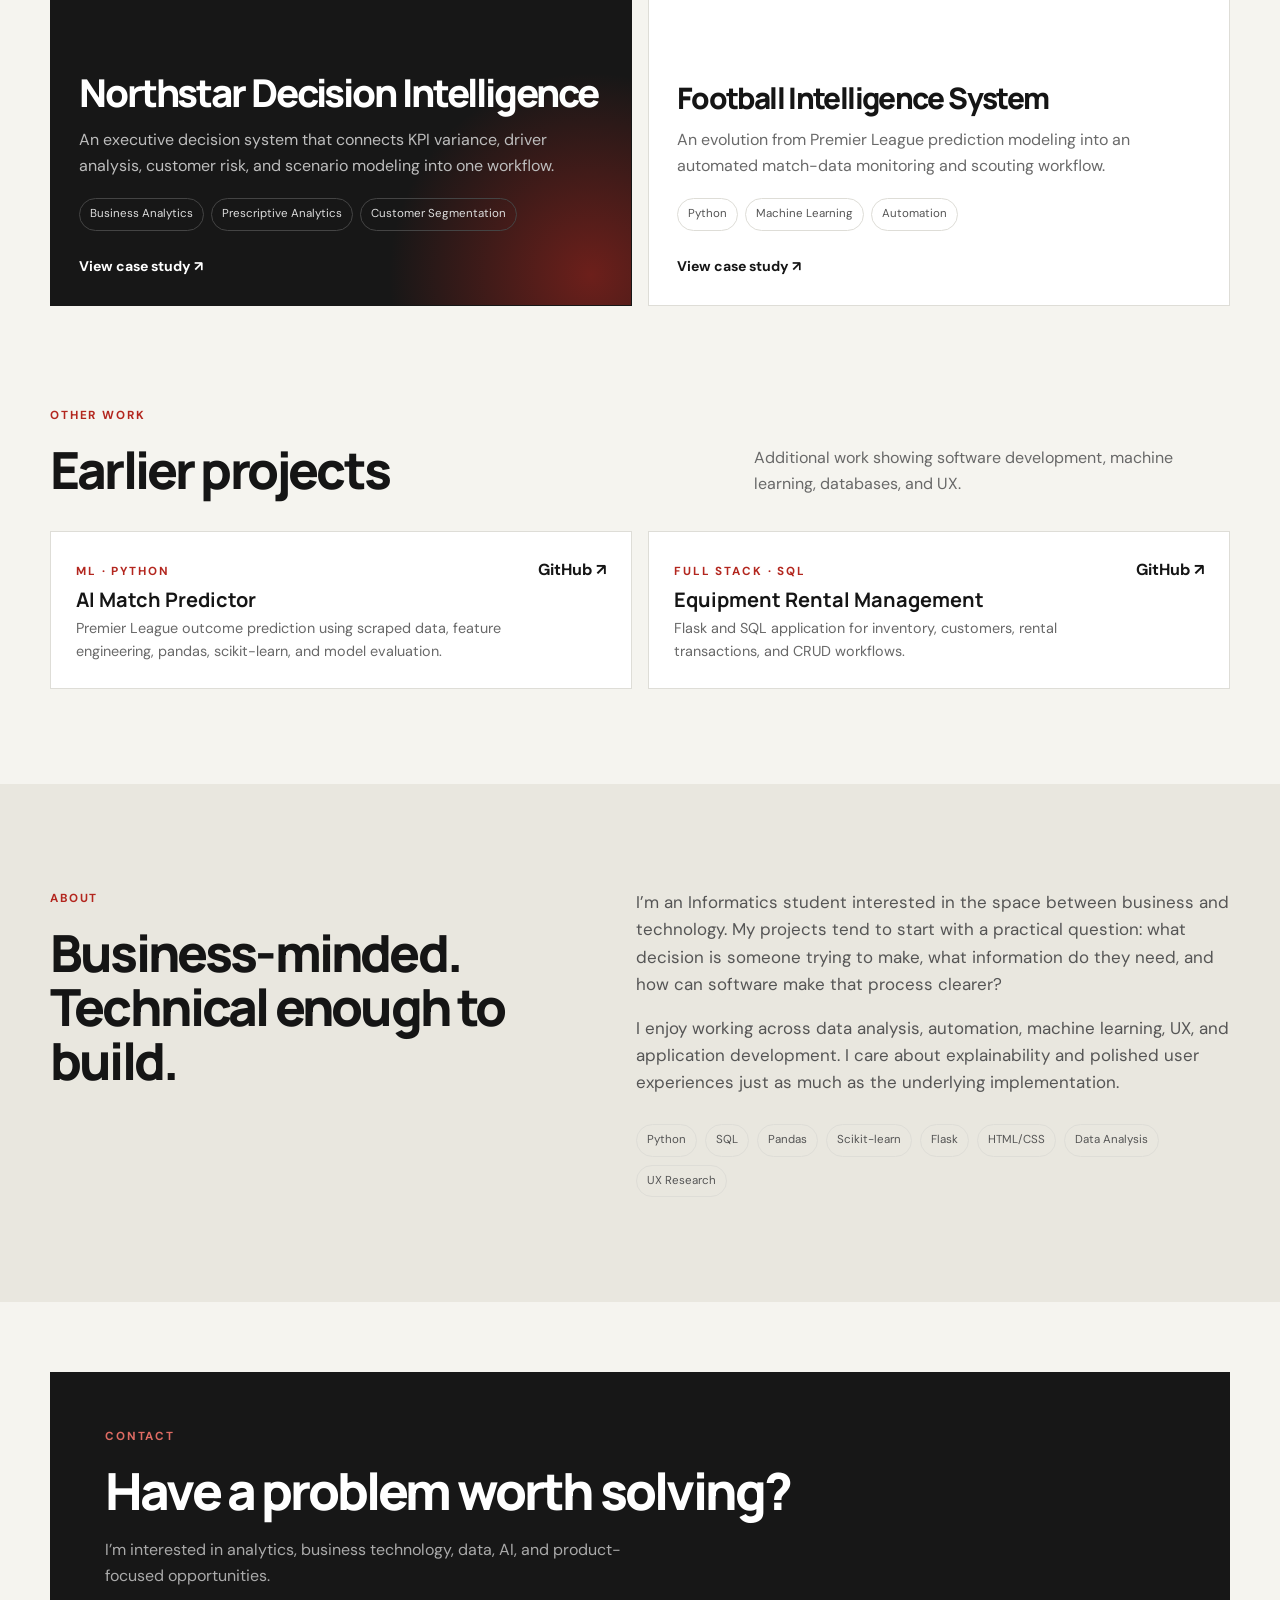
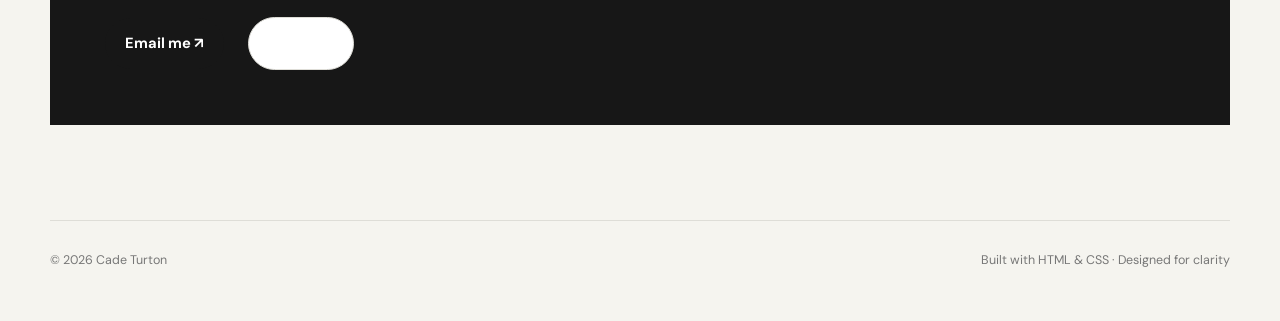
==== commit 8527ace6: "Fix portfolio project positioning and links" ====
--- a/index.html
+++ b/index.html
@@ -15,94 +15,28 @@
     <nav class="nav shell" aria-label="Primary navigation">
       <a class="logo" href="index.html">CT<span>.</span></a>
       <div class="nav-links">
-        <a href="#work">Work</a>
-        <a href="#about">About</a>
-        <a href="#contact">Contact</a>
+        <a href="#work">Work</a><a href="#about">About</a><a href="#contact">Contact</a>
         <a class="nav-cta" href="https://github.com/cturton" target="_blank" rel="noreferrer">GitHub ↗</a>
       </div>
     </nav>
   </header>
-
   <main>
     <section class="hero shell">
-      <div class="hero-copy">
-        <p class="kicker">INFORMATICS · BUSINESS ANALYTICS · AI</p>
-        <h1>Turning data into <em>better decisions.</em></h1>
-        <p class="hero-text">I build practical analytics products that connect messy data, intelligent systems, and clear business decisions.</p>
-        <div class="hero-actions">
-          <a class="button button-dark" href="#work">Explore selected work <span>↓</span></a>
-          <a class="text-link" href="#contact">Let’s connect <span>↗</span></a>
-        </div>
+      <div class="hero-copy"><p class="kicker">INFORMATICS · BUSINESS ANALYTICS · AI</p><h1>Turning data into <em>better decisions.</em></h1><p class="hero-text">I build practical analytics products that connect messy data, intelligent systems, and clear business decisions.</p><div class="hero-actions"><a class="button button-dark" href="#work">Explore selected work <span>↓</span></a><a class="text-link" href="#contact">Let’s connect <span>↗</span></a></div></div>
+      <div class="hero-aside"><div class="availability"><span></span> Open to opportunities</div><p>Based in the U.S. · Indiana University</p><div class="mini-grid"><div><strong>Data</strong><span>Analysis & modeling</span></div><div><strong>AI</strong><span>Decision systems</span></div><div><strong>UX</strong><span>Clear interfaces</span></div><div><strong>Build</strong><span>Python · SQL · Web</span></div></div></div>
+    </section>
+    <section id="work" class="section shell">
+      <div class="section-heading"><div><p class="eyebrow">SELECTED WORK</p><h2>Analytics products, not just dashboards.</h2></div><p>Three recent projects focused on moving from raw information to explainable recommendations and action.</p></div>
+      <div class="featured-grid">
+        <a class="featured-card featured-main" href="projects/northstar.html"><div class="card-meta"><span>01</span><span>Decision Intelligence</span></div><div class="card-content"><h3>Northstar Decision Intelligence</h3><p>An executive decision system that connects KPI variance, driver analysis, customer risk, and scenario modeling into one workflow.</p><div class="tags"><span>Business Analytics</span><span>Prescriptive Analytics</span><span>Customer Segmentation</span></div></div><span class="card-arrow">View case study ↗</span></a>
+        <a class="featured-card" href="projects/opportunity.html"><div class="card-meta"><span>02</span><span>AI / Automation</span></div><div class="card-content"><h3>Opportunity Intelligence Agent</h3><p>A local decision-support dashboard for finding, scoring, researching, and prioritizing high-value opportunities.</p><div class="tags"><span>Scoring Models</span><span>Explainability</span><span>Decision Memory</span></div></div><span class="card-arrow">View case study ↗</span></a>
+        <a class="featured-card" href="projects/match.html"><div class="card-meta"><span>03</span><span>Sports Analytics → Automation</span></div><div class="card-content"><h3>Football Intelligence System</h3><p>An evolution from Premier League prediction modeling into an automated match-data monitoring and scouting workflow.</p><div class="tags"><span>Python</span><span>Machine Learning</span><span>Automation</span></div></div><span class="card-arrow">View case study ↗</span></a>
       </div>
-      <div class="hero-aside">
-        <div class="availability"><span></span> Open to opportunities</div>
-        <p>Based in the U.S. · Indiana University</p>
-        <div class="mini-grid">
-          <div><strong>Data</strong><span>Analysis & modeling</span></div>
-          <div><strong>AI</strong><span>Decision systems</span></div>
-          <div><strong>UX</strong><span>Clear interfaces</span></div>
-          <div><strong>Build</strong><span>Python · SQL · Web</span></div>
-        </div>
-      </div>
+      <div class="section-heading compact"><div><p class="eyebrow">OTHER WORK</p><h2>Earlier projects</h2></div><p>Additional work showing software development, machine learning, databases, and UX.</p></div>
+      <div class="archive-grid"><a class="archive-card" href="https://github.com/cturton/AIpredictor" target="_blank" rel="noreferrer"><div><span class="archive-label">ML · PYTHON</span><h3>AI Match Predictor</h3><p>Premier League outcome prediction using scraped data, feature engineering, pandas, scikit-learn, and model evaluation.</p></div><span>GitHub ↗</span></a><a class="archive-card" href="https://github.com/cturton/website" target="_blank" rel="noreferrer"><div><span class="archive-label">FULL STACK · SQL</span><h3>Equipment Rental Management</h3><p>Flask and SQL application for inventory, customers, rental transactions, and CRUD workflows.</p></div><span>GitHub ↗</span></a></div>
     </section>
-
-    <section id="work" class="section shell">
-      <div class="section-heading">
-        <div><p class="eyebrow">SELECTED WORK</p><h2>Analytics products, not just dashboards.</h2></div>
-        <p>Three recent projects focused on moving from raw information to explainable recommendations and action.</p>
-      </div>
-
-      <div class="featured-grid">
-        <a class="featured-card featured-main" href="projects/northstar.html">
-          <div class="card-meta"><span>01</span><span>Decision Intelligence</span></div>
-          <div class="card-content">
-            <h3>Northstar Decision Intelligence</h3>
-            <p>An executive decision system that connects KPI variance, driver analysis, customer risk, and scenario modeling into one workflow.</p>
-            <div class="tags"><span>Business Analytics</span><span>Prescriptive Analytics</span><span>Customer Segmentation</span></div>
-          </div>
-          <span class="card-arrow">View case study ↗</span>
-        </a>
-
-        <a class="featured-card" href="projects/opportunity.html">
-          <div class="card-meta"><span>02</span><span>AI / Automation</span></div>
-          <div class="card-content">
-            <h3>Opportunity Intelligence Agent</h3>
-            <p>A local decision-support dashboard for finding, scoring, researching, and prioritizing high-value opportunities.</p>
-            <div class="tags"><span>Scoring Models</span><span>Explainability</span><span>Decision Memory</span></div>
-          </div>
-          <span class="card-arrow">View case study ↗</span>
-        </a>
-
-        <a class="featured-card" href="projects/match.html">
-          <div class="card-meta"><span>03</span><span>Sports Analytics</span></div>
-          <div class="card-content">
-            <h3>Match Intelligence Agent</h3>
-            <p>An automated football intelligence workflow that monitors match data and produces scouting-style form briefings when data changes.</p>
-            <div class="tags"><span>Python</span><span>Automation</span><span>Data Pipelines</span></div>
-          </div>
-          <span class="card-arrow">View case study ↗</span>
-        </a>
-      </div>
-
-      <div class="section-heading compact"><div><p class="eyebrow">OTHER WORK</p><h2>Earlier projects</h2></div><p>Additional work showing software development, machine learning, databases, and UX.</p></div>
-      <div class="archive-grid">
-        <a class="archive-card" href="https://github.com/cturton/AIpredictor" target="_blank" rel="noreferrer"><div><span class="archive-label">ML · PYTHON</span><h3>AI Match Predictor</h3><p>Premier League outcome prediction using scraped data, feature engineering, pandas, scikit-learn, and model evaluation.</p></div><span>GitHub ↗</span></a>
-        <a class="archive-card" href="https://github.com/cturton/website" target="_blank" rel="noreferrer"><div><span class="archive-label">FULL STACK · SQL</span><h3>Equipment Rental Management</h3><p>Flask and SQL application for inventory, customers, rental transactions, and CRUD workflows.</p></div><span>GitHub ↗</span></a>
-      </div>
-    </section>
-
-    <section id="about" class="about-section">
-      <div class="shell about-grid">
-        <div><p class="eyebrow">ABOUT</p><h2>Business-minded. Technical enough to build.</h2></div>
-        <div class="about-copy"><p>I’m an Informatics student interested in the space between business and technology. My projects tend to start with a practical question: what decision is someone trying to make, what information do they need, and how can software make that process clearer?</p><p>I enjoy working across data analysis, automation, machine learning, UX, and application development. I care about explainability and polished user experiences just as much as the underlying implementation.</p><div class="skill-list"><span>Python</span><span>SQL</span><span>Pandas</span><span>Scikit-learn</span><span>Flask</span><span>HTML/CSS</span><span>Data Analysis</span><span>UX Research</span></div></div>
-      </div>
-    </section>
-
-    <section id="contact" class="section shell contact-section">
-      <div class="contact-card"><p class="eyebrow">CONTACT</p><h2>Have a problem worth solving?</h2><p>I’m interested in analytics, business technology, data, AI, and product-focused opportunities.</p><div class="contact-actions"><a class="button button-dark" href="mailto:cturton@iu.edu">Email me ↗</a><a class="button button-light" href="https://github.com/cturton" target="_blank" rel="noreferrer">GitHub ↗</a></div></div>
-    </section>
+    <section id="about" class="about-section"><div class="shell about-grid"><div><p class="eyebrow">ABOUT</p><h2>Business-minded. Technical enough to build.</h2></div><div class="about-copy"><p>I’m an Informatics student interested in the space between business and technology. My projects tend to start with a practical question: what decision is someone trying to make, what information do they need, and how can software make that process clearer?</p><p>I enjoy working across data analysis, automation, machine learning, UX, and application development. I care about explainability and polished user experiences just as much as the underlying implementation.</p><div class="skill-list"><span>Python</span><span>SQL</span><span>Pandas</span><span>Scikit-learn</span><span>Flask</span><span>HTML/CSS</span><span>Data Analysis</span><span>UX Research</span></div></div></div></section>
+    <section id="contact" class="section shell contact-section"><div class="contact-card"><p class="eyebrow">CONTACT</p><h2>Have a problem worth solving?</h2><p>I’m interested in analytics, business technology, data, AI, and product-focused opportunities.</p><div class="contact-actions"><a class="button button-dark" href="mailto:cturton@iu.edu">Email me ↗</a><a class="button button-light" href="https://github.com/cturton" target="_blank" rel="noreferrer">GitHub ↗</a></div></div></section>
   </main>
-
   <footer class="shell footer"><span>© 2026 Cade Turton</span><span>Built with HTML & CSS · Designed for clarity</span></footer>
-</body>
-</html>+</body></html>
--- a/styles.css
+++ b/styles.css
@@ -0,0 +1 @@
+:root{--ink:#151515;--muted:#686868;--paper:#f5f4ef;--white:#fff;--line:#deddd7;--accent:#b3261e;--dark:#171717;--max:1180px}*{box-sizing:border-box}html{scroll-behavior:smooth}body{margin:0;background:var(--paper);color:var(--ink);font-family:'DM Sans',sans-serif;line-height:1.6}a{color:inherit;text-decoration:none}.shell{width:min(var(--max),calc(100% - 48px));margin:auto}.site-header{position:sticky;top:0;z-index:20;background:rgba(245,244,239,.88);backdrop-filter:blur(16px);border-bottom:1px solid rgba(21,21,21,.08)}.nav{height:76px;display:flex;align-items:center;justify-content:space-between}.logo{font:800 1.35rem Manrope,sans-serif;letter-spacing:-.06em}.logo span{color:var(--accent)}.nav-links{display:flex;align-items:center;gap:28px;font-size:.92rem}.nav-links>a:not(.nav-cta){color:#555}.nav-links>a:hover{color:var(--ink)}.nav-cta{padding:9px 15px;border:1px solid var(--ink);border-radius:999px}.hero{min-height:680px;padding:120px 0 90px;display:grid;grid-template-columns:1.5fr .7fr;gap:80px;align-items:center}.kicker,.eyebrow,.archive-label{font-size:.73rem;font-weight:700;letter-spacing:.16em;color:var(--accent);margin:0 0 18px}.hero h1{font:800 clamp(3.6rem,7vw,6.7rem)/.94 Manrope,sans-serif;letter-spacing:-.075em;margin:0;max-width:900px}.hero h1 em{font-style:normal;color:var(--accent)}.hero-text{font-size:1.2rem;color:#575757;max-width:650px;margin:28px 0}.hero-actions,.contact-actions{display:flex;align-items:center;gap:24px}.button{display:inline-flex;align-items:center;gap:12px;padding:14px 20px;border-radius:999px;font-weight:700;font-size:.92rem;transition:.2s}.button:hover{transform:translateY(-2px)}.button-dark{background:var(--dark);color:#fff}.button-light{background:#fff;border:1px solid var(--line)}.text-link{font-weight:700}.text-link span{color:var(--accent)}.hero-aside{border-left:1px solid var(--line);padding-left:34px;color:var(--muted)}.availability{display:flex;align-items:center;gap:8px;color:var(--ink);font-weight:700;font-size:.88rem}.availability span{width:8px;height:8px;border-radius:50%;background:#3c8b51}.mini-grid{display:grid;grid-template-columns:1fr 1fr;gap:1px;background:var(--line);border:1px solid var(--line);margin-top:35px}.mini-grid div{background:var(--paper);padding:18px}.mini-grid strong,.mini-grid span{display:block}.mini-grid strong{font-family:Manrope;font-size:1rem}.mini-grid span{font-size:.78rem;margin-top:4px}.section{padding:95px 0}.section-heading{display:grid;grid-template-columns:1.15fr .85fr;gap:60px;align-items:end;margin-bottom:34px}.section-heading.compact{margin-top:100px}.section-heading h2,.about-grid h2,.contact-card h2{font:800 clamp(2rem,4vw,3.3rem)/1.05 Manrope,sans-serif;letter-spacing:-.055em;margin:0}.section-heading>p{color:var(--muted);max-width:460px;margin:0}.featured-grid{display:grid;grid-template-columns:1fr 1fr;gap:16px}.featured-card{background:#fff;border:1px solid var(--line);min-height:430px;padding:28px;display:flex;flex-direction:column;position:relative;overflow:hidden;transition:.25s}.featured-card:first-child{grid-row:span 2;min-height:876px;background:var(--dark);color:#fff;border-color:var(--dark)}.featured-card:hover{transform:translateY(-5px);box-shadow:0 20px 45px rgba(0,0,0,.08)}.featured-card:first-child:after{content:'';position:absolute;width:420px;height:420px;border-radius:50%;right:-170px;bottom:-180px;background:radial-gradient(circle,rgba(179,38,30,.55),transparent 68%)}.card-meta{display:flex;justify-content:space-between;font-size:.72rem;text-transform:uppercase;letter-spacing:.12em;font-weight:700;color:#777}.featured-card:first-child .card-meta{color:#aaa}.card-content{margin-top:auto;position:relative;z-index:1}.card-content h3{font:800 clamp(1.8rem,3vw,2.65rem)/1.05 Manrope,sans-serif;letter-spacing:-.055em;margin:0 0 14px}.featured-card:not(:first-child) .card-content h3{font-size:1.85rem}.card-content p{color:#696969;max-width:620px;margin:0 0 20px}.featured-card:first-child .card-content p{color:#bdbdbd}.tags{display:flex;flex-wrap:wrap;gap:7px}.tags span,.skill-list span{border:1px solid var(--line);border-radius:999px;padding:6px 10px;font-size:.72rem;color:#555}.featured-card:first-child .tags span{border-color:#444;color:#ddd}.card-arrow{position:relative;z-index:2;margin-top:24px;font-weight:700;font-size:.88rem}.featured-card:first-child .card-arrow{color:#fff}.archive-grid{display:grid;grid-template-columns:1fr 1fr;gap:16px}.archive-card{background:#fff;border:1px solid var(--line);padding:25px;display:flex;justify-content:space-between;gap:30px;transition:.2s}.archive-card:hover{border-color:#aaa;transform:translateY(-3px)}.archive-card h3{font:700 1.25rem Manrope;margin:4px 0}.archive-card p{color:var(--muted);font-size:.9rem;margin:0;max-width:650px}.archive-card>a,.archive-card>span{font-weight:700;white-space:nowrap}.about-section{background:#e9e7df;padding:105px 0}.about-grid{display:grid;grid-template-columns:.9fr 1.1fr;gap:100px}.about-copy{font-size:1.06rem;color:#555}.about-copy p:first-child{margin-top:0}.skill-list{display:flex;flex-wrap:wrap;gap:8px;margin-top:28px}.contact-section{padding-top:70px}.contact-card{background:var(--dark);color:#fff;padding:55px}.contact-card .eyebrow{color:#df6b63}.contact-card h2{max-width:700px}.contact-card>p:not(.eyebrow){color:#aaa;max-width:560px;margin:20px 0 28px}.footer{padding:30px 0 50px;border-top:1px solid var(--line);display:flex;justify-content:space-between;color:#777;font-size:.78rem}@media(max-width:850px){.hero,.section-heading,.about-grid{grid-template-columns:1fr}.hero{padding:80px 0;gap:50px}.hero-aside{border-left:0;border-top:1px solid var(--line);padding:25px 0 0}.featured-grid{grid-template-columns:1fr}.featured-card:first-child{grid-row:auto;min-height:500px}.archive-grid{grid-template-columns:1fr}.section-heading{gap:18px}.nav-links{gap:14px}.nav-links>a:not(.nav-cta){display:none}}@media(max-width:560px){.shell{width:min(var(--max),calc(100% - 30px))}.nav{height:66px}.hero h1{font-size:3.25rem}.hero-text{font-size:1.05rem}.hero-actions{flex-wrap:wrap}.featured-card{min-height:380px}.featured-card:first-child{min-height:500px}.contact-card{padding:32px 24px}.footer{flex-direction:column;gap:8px}}
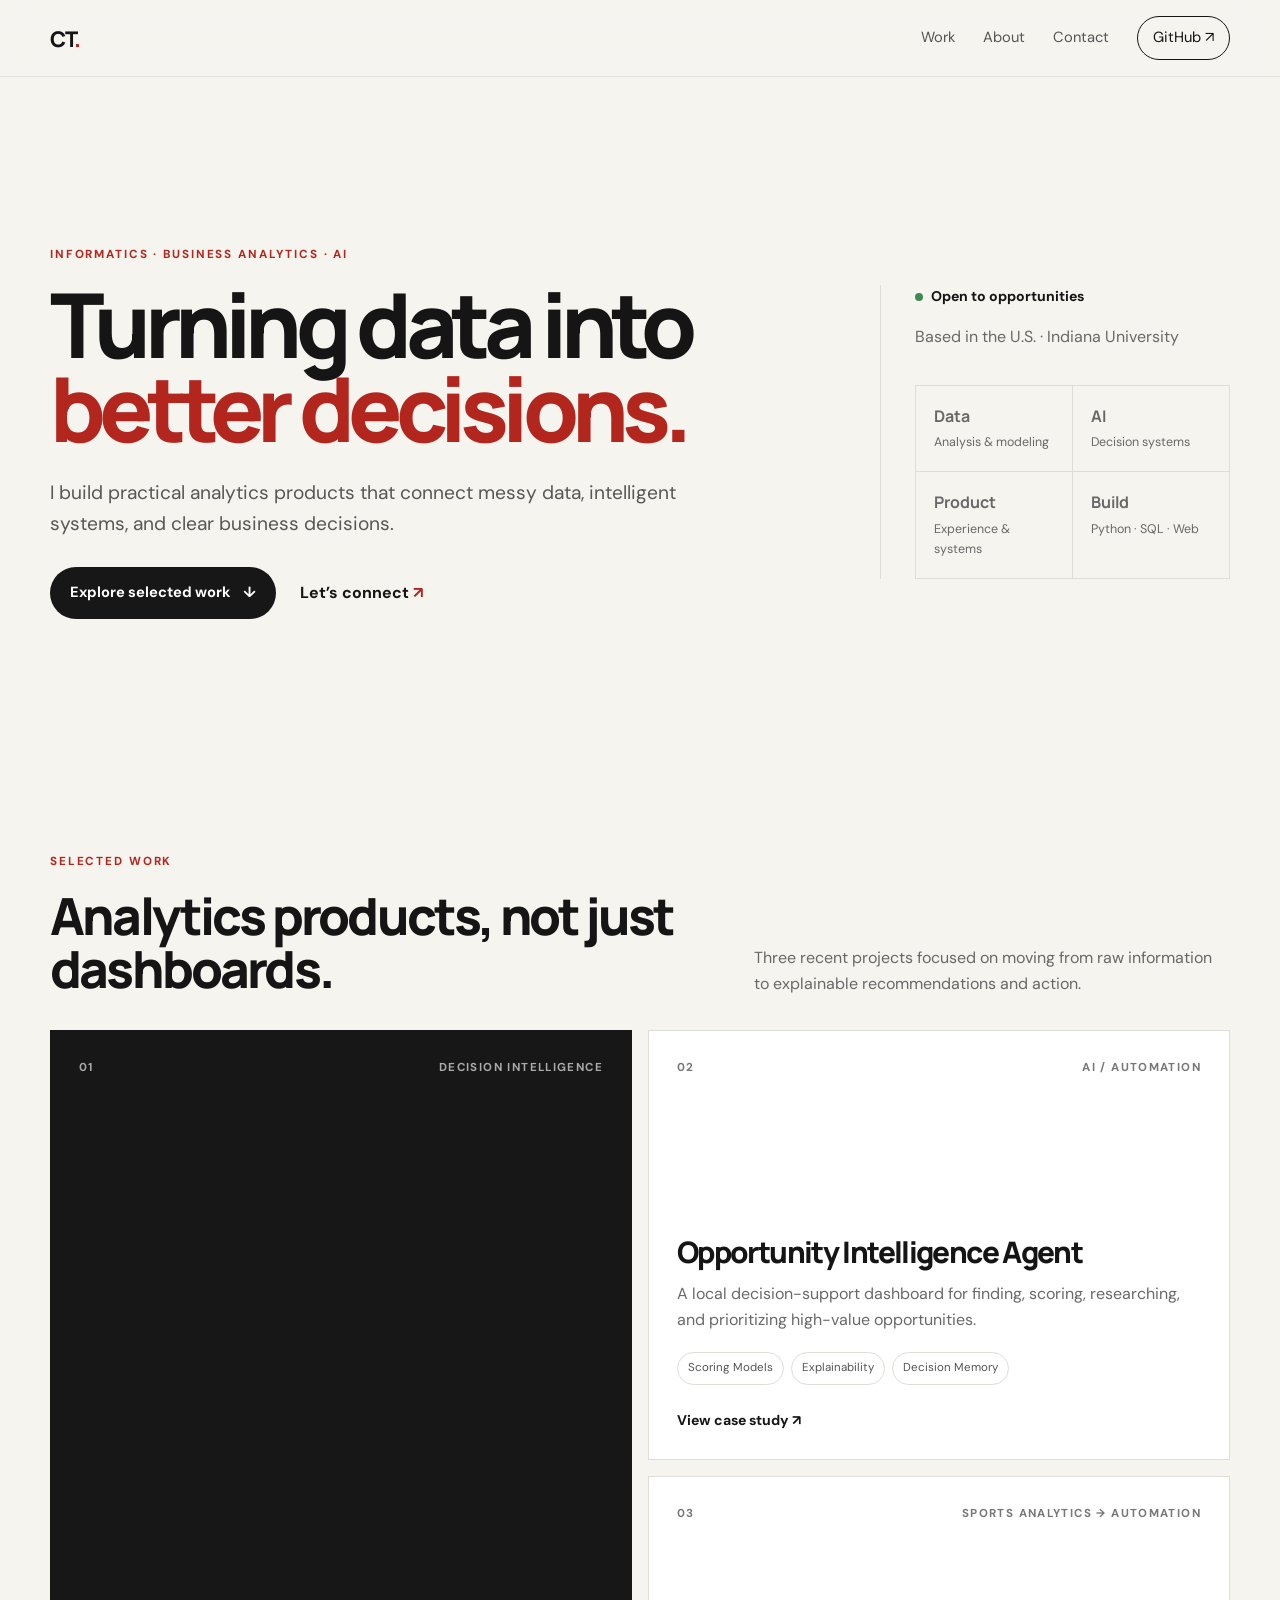
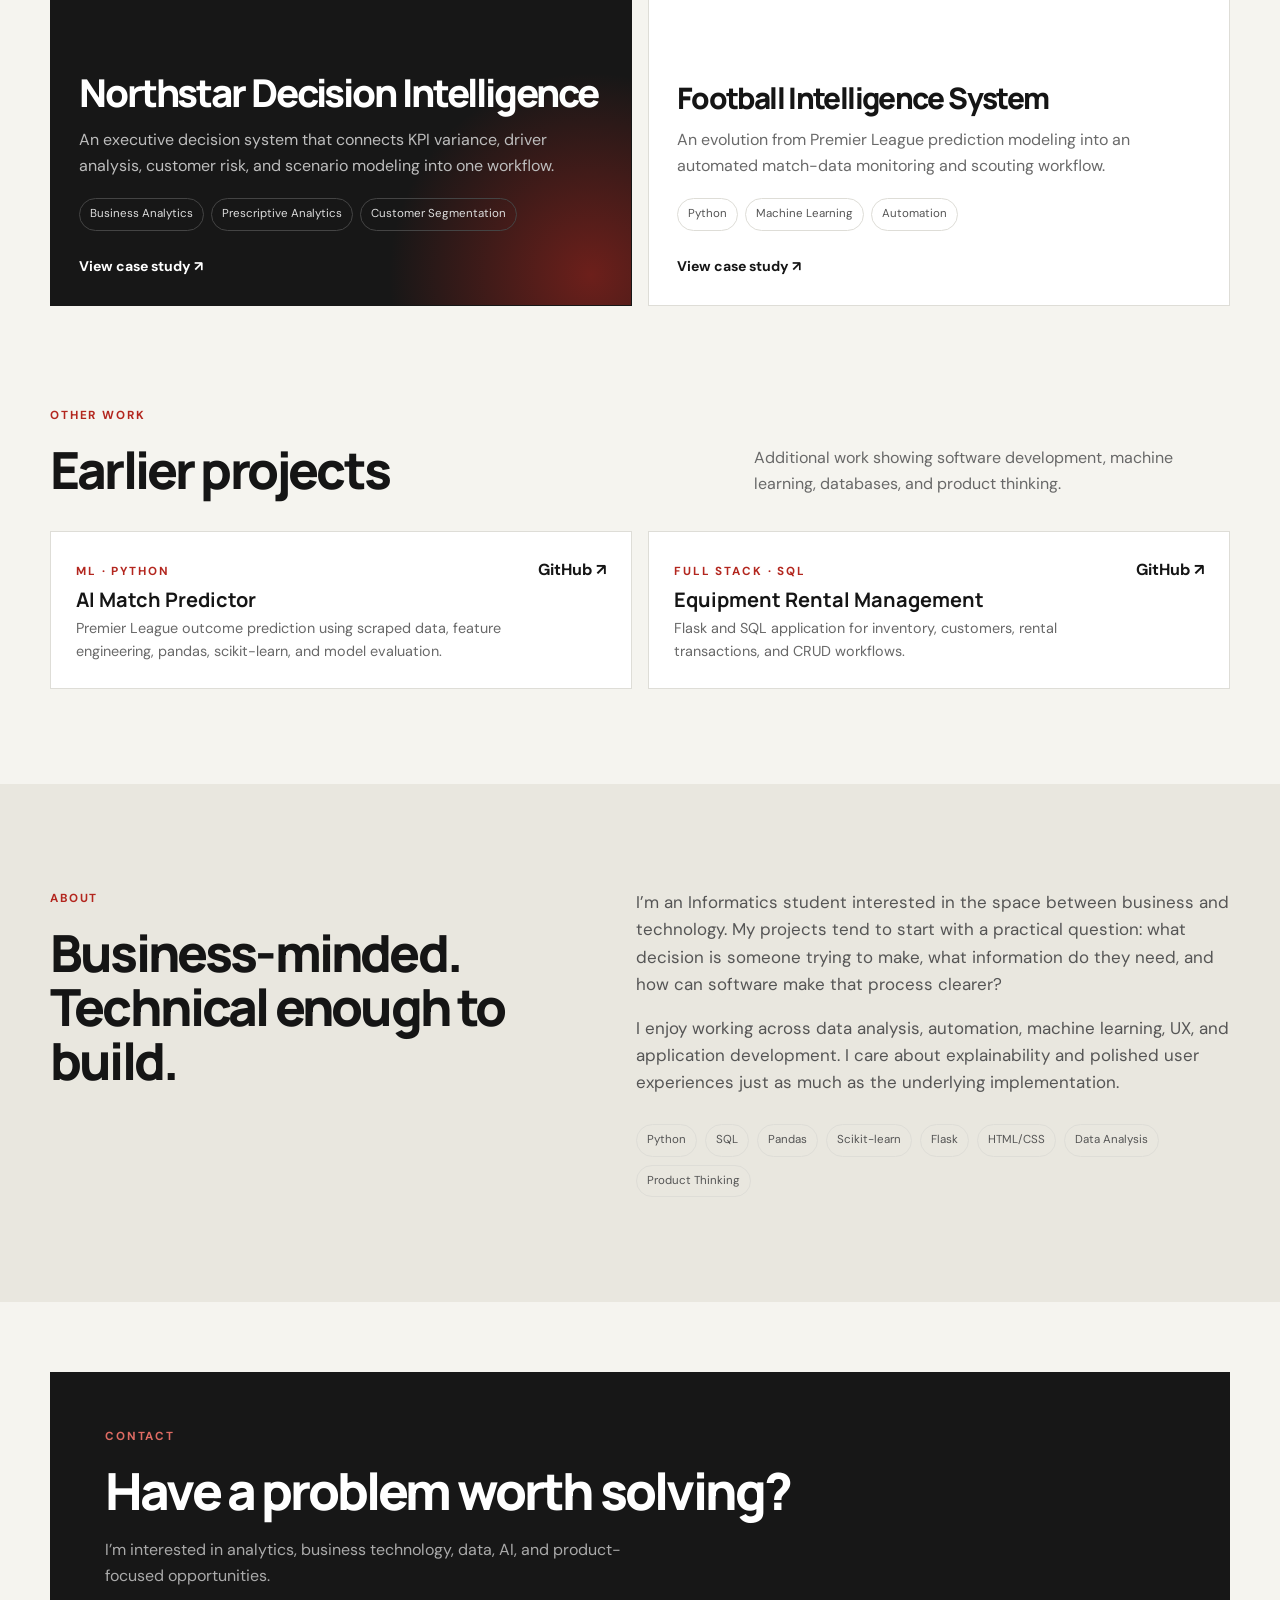
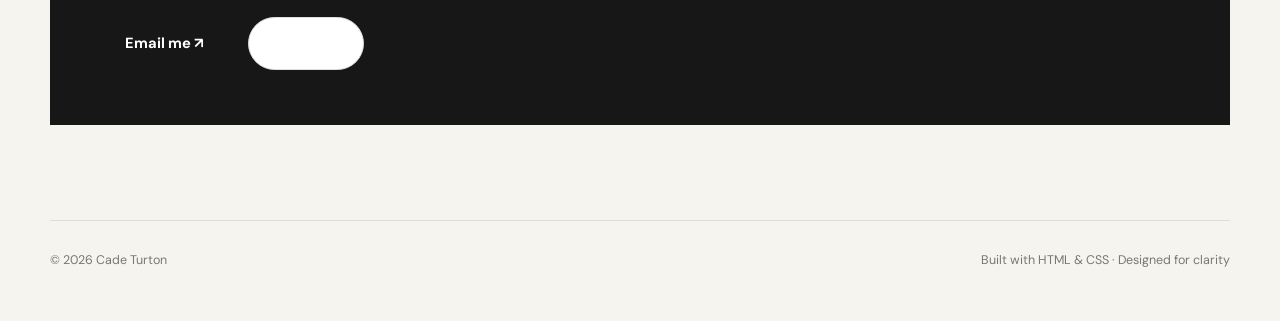
==== commit 63aacced: "Update contact CTA and product positioning" ====
--- a/index.html
+++ b/index.html
@@ -23,7 +23,7 @@
   <main>
     <section class="hero shell">
       <div class="hero-copy"><p class="kicker">INFORMATICS · BUSINESS ANALYTICS · AI</p><h1>Turning data into <em>better decisions.</em></h1><p class="hero-text">I build practical analytics products that connect messy data, intelligent systems, and clear business decisions.</p><div class="hero-actions"><a class="button button-dark" href="#work">Explore selected work <span>↓</span></a><a class="text-link" href="#contact">Let’s connect <span>↗</span></a></div></div>
-      <div class="hero-aside"><div class="availability"><span></span> Open to opportunities</div><p>Based in the U.S. · Indiana University</p><div class="mini-grid"><div><strong>Data</strong><span>Analysis & modeling</span></div><div><strong>AI</strong><span>Decision systems</span></div><div><strong>UX</strong><span>Clear interfaces</span></div><div><strong>Build</strong><span>Python · SQL · Web</span></div></div></div>
+      <div class="hero-aside"><div class="availability"><span></span> Open to opportunities</div><p>Based in the U.S. · Indiana University</p><div class="mini-grid"><div><strong>Data</strong><span>Analysis & modeling</span></div><div><strong>AI</strong><span>Decision systems</span></div><div><strong>Product</strong><span>Experience & systems</span></div><div><strong>Build</strong><span>Python · SQL · Web</span></div></div></div>
     </section>
     <section id="work" class="section shell">
       <div class="section-heading"><div><p class="eyebrow">SELECTED WORK</p><h2>Analytics products, not just dashboards.</h2></div><p>Three recent projects focused on moving from raw information to explainable recommendations and action.</p></div>
@@ -32,11 +32,11 @@
         <a class="featured-card" href="projects/opportunity.html"><div class="card-meta"><span>02</span><span>AI / Automation</span></div><div class="card-content"><h3>Opportunity Intelligence Agent</h3><p>A local decision-support dashboard for finding, scoring, researching, and prioritizing high-value opportunities.</p><div class="tags"><span>Scoring Models</span><span>Explainability</span><span>Decision Memory</span></div></div><span class="card-arrow">View case study ↗</span></a>
         <a class="featured-card" href="projects/match.html"><div class="card-meta"><span>03</span><span>Sports Analytics → Automation</span></div><div class="card-content"><h3>Football Intelligence System</h3><p>An evolution from Premier League prediction modeling into an automated match-data monitoring and scouting workflow.</p><div class="tags"><span>Python</span><span>Machine Learning</span><span>Automation</span></div></div><span class="card-arrow">View case study ↗</span></a>
       </div>
-      <div class="section-heading compact"><div><p class="eyebrow">OTHER WORK</p><h2>Earlier projects</h2></div><p>Additional work showing software development, machine learning, databases, and UX.</p></div>
+      <div class="section-heading compact"><div><p class="eyebrow">OTHER WORK</p><h2>Earlier projects</h2></div><p>Additional work showing software development, machine learning, databases, and product thinking.</p></div>
       <div class="archive-grid"><a class="archive-card" href="https://github.com/cturton/AIpredictor" target="_blank" rel="noreferrer"><div><span class="archive-label">ML · PYTHON</span><h3>AI Match Predictor</h3><p>Premier League outcome prediction using scraped data, feature engineering, pandas, scikit-learn, and model evaluation.</p></div><span>GitHub ↗</span></a><a class="archive-card" href="https://github.com/cturton/website" target="_blank" rel="noreferrer"><div><span class="archive-label">FULL STACK · SQL</span><h3>Equipment Rental Management</h3><p>Flask and SQL application for inventory, customers, rental transactions, and CRUD workflows.</p></div><span>GitHub ↗</span></a></div>
     </section>
-    <section id="about" class="about-section"><div class="shell about-grid"><div><p class="eyebrow">ABOUT</p><h2>Business-minded. Technical enough to build.</h2></div><div class="about-copy"><p>I’m an Informatics student interested in the space between business and technology. My projects tend to start with a practical question: what decision is someone trying to make, what information do they need, and how can software make that process clearer?</p><p>I enjoy working across data analysis, automation, machine learning, UX, and application development. I care about explainability and polished user experiences just as much as the underlying implementation.</p><div class="skill-list"><span>Python</span><span>SQL</span><span>Pandas</span><span>Scikit-learn</span><span>Flask</span><span>HTML/CSS</span><span>Data Analysis</span><span>UX Research</span></div></div></div></section>
-    <section id="contact" class="section shell contact-section"><div class="contact-card"><p class="eyebrow">CONTACT</p><h2>Have a problem worth solving?</h2><p>I’m interested in analytics, business technology, data, AI, and product-focused opportunities.</p><div class="contact-actions"><a class="button button-dark" href="mailto:cturton@iu.edu">Email me ↗</a><a class="button button-light" href="https://github.com/cturton" target="_blank" rel="noreferrer">GitHub ↗</a></div></div></section>
+    <section id="about" class="about-section"><div class="shell about-grid"><div><p class="eyebrow">ABOUT</p><h2>Business-minded. Technical enough to build.</h2></div><div class="about-copy"><p>I’m an Informatics student interested in the space between business and technology. My projects tend to start with a practical question: what decision is someone trying to make, what information do they need, and how can software make that process clearer?</p><p>I enjoy working across data analysis, automation, machine learning, UX, and application development. I care about explainability and polished user experiences just as much as the underlying implementation.</p><div class="skill-list"><span>Python</span><span>SQL</span><span>Pandas</span><span>Scikit-learn</span><span>Flask</span><span>HTML/CSS</span><span>Data Analysis</span><span>Product Thinking</span></div></div></div></section>
+    <section id="contact" class="section shell contact-section"><div class="contact-card"><p class="eyebrow">CONTACT</p><h2>Have a problem worth solving?</h2><p>I’m interested in analytics, business technology, data, AI, and product-focused opportunities.</p><div class="contact-actions"><a class="button button-dark" href="mailto:cturton@iu.edu">Email me ↗</a><a class="button button-light" href="https://www.linkedin.com/in/cadeturton/" target="_blank" rel="noreferrer">LinkedIn ↗</a></div></div></section>
   </main>
   <footer class="shell footer"><span>© 2026 Cade Turton</span><span>Built with HTML & CSS · Designed for clarity</span></footer>
-</body></html>+</body></html>
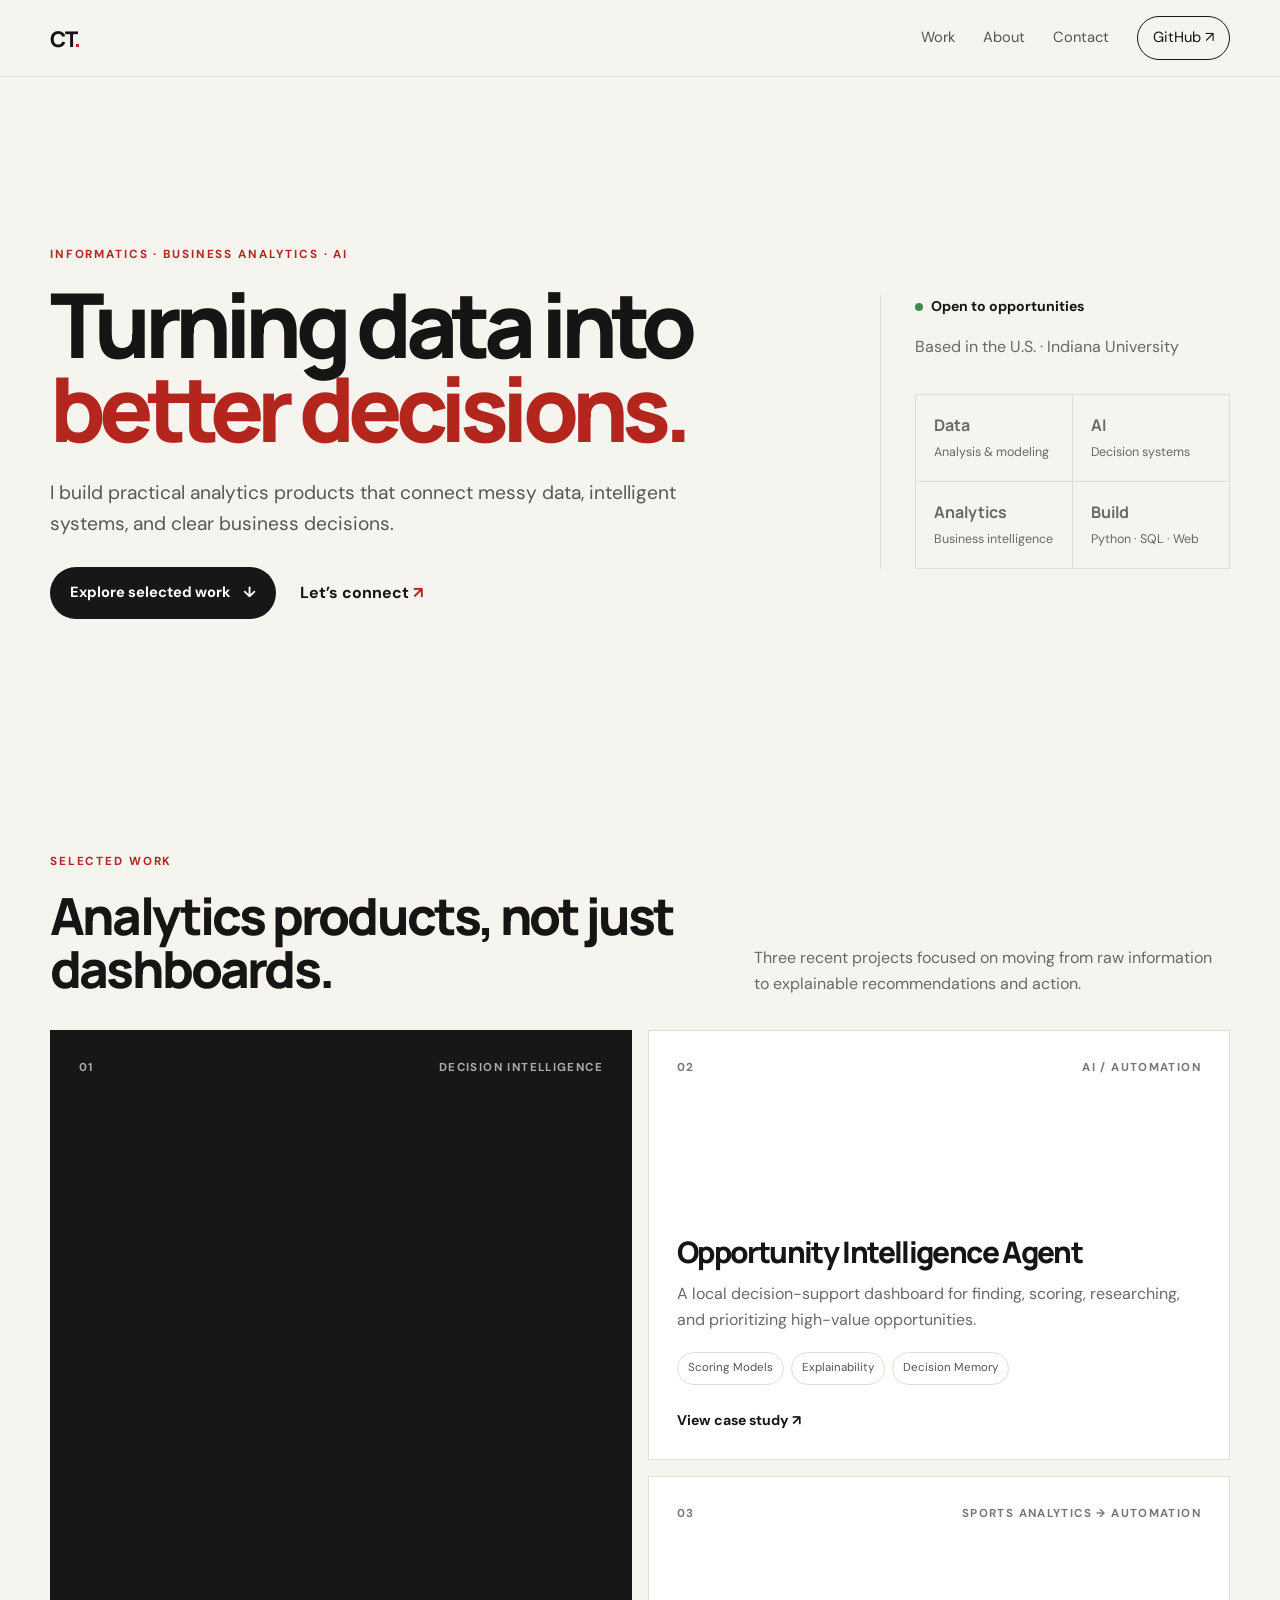
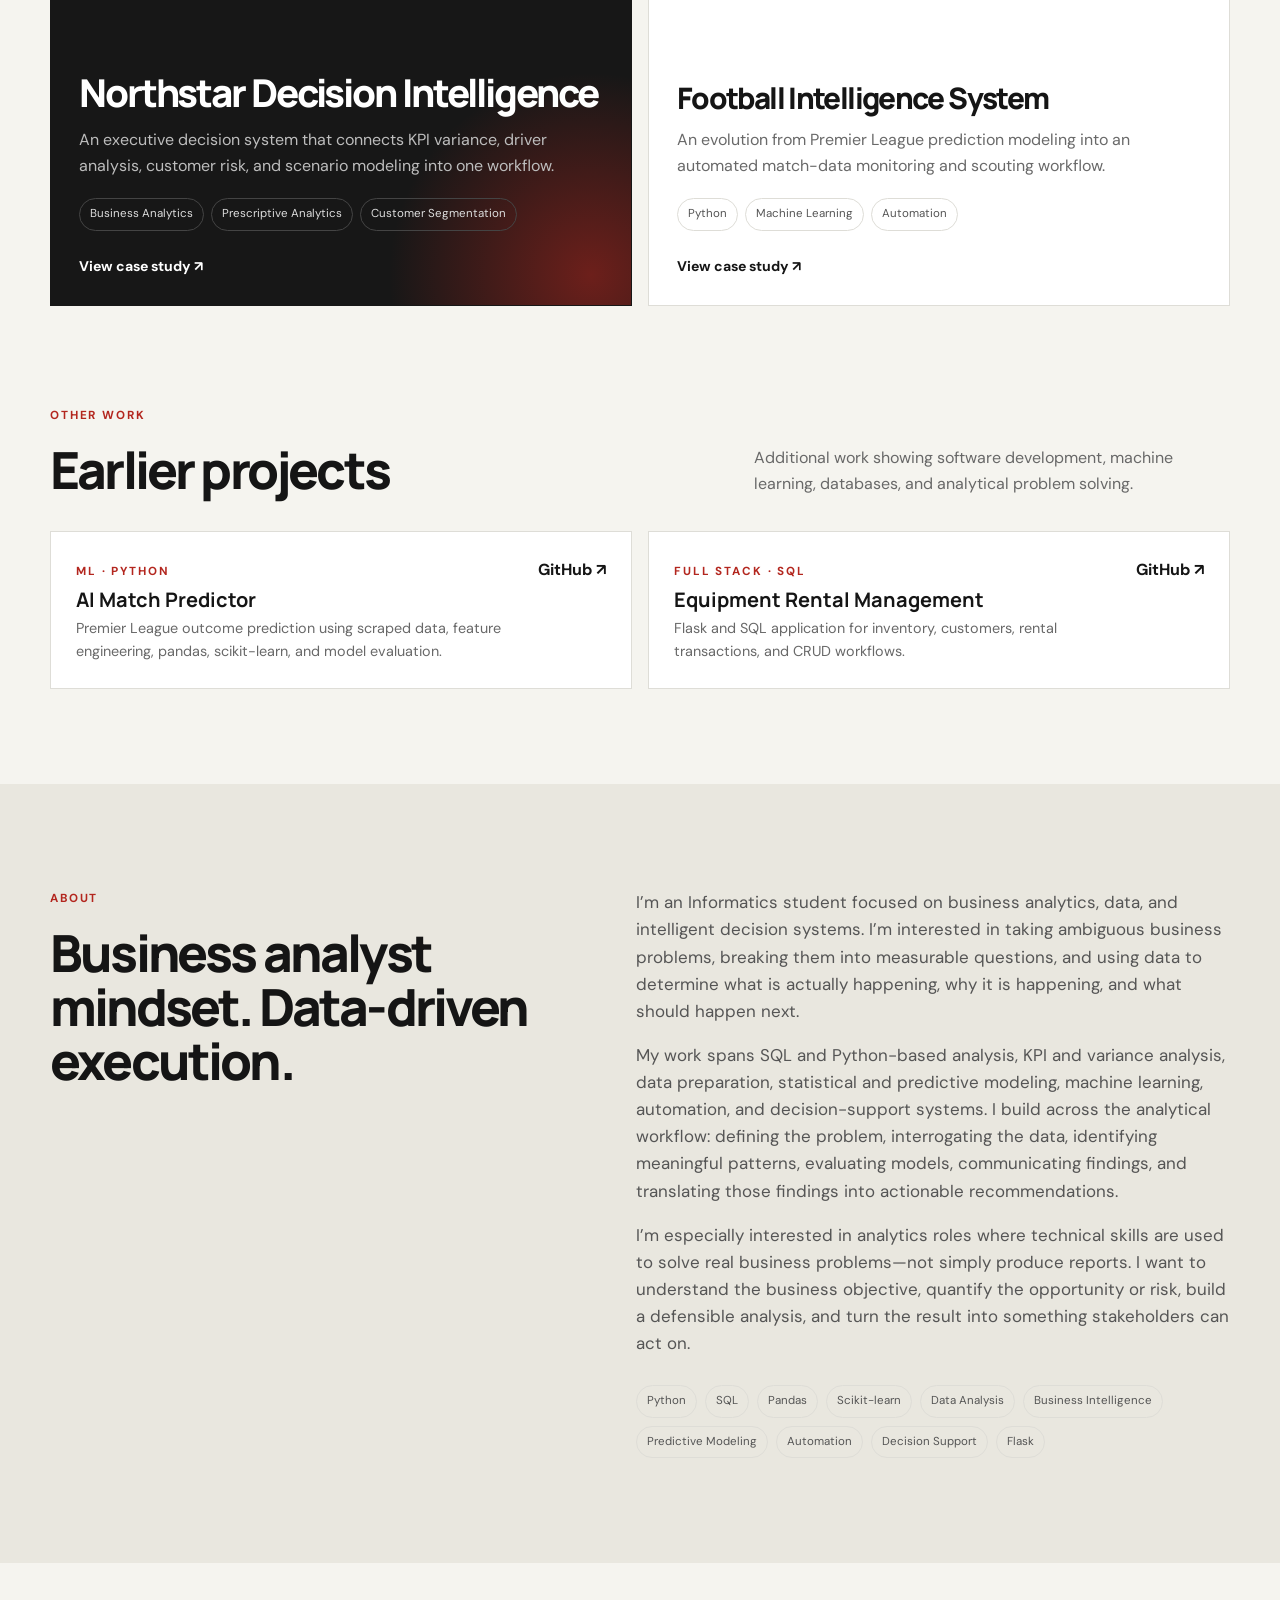
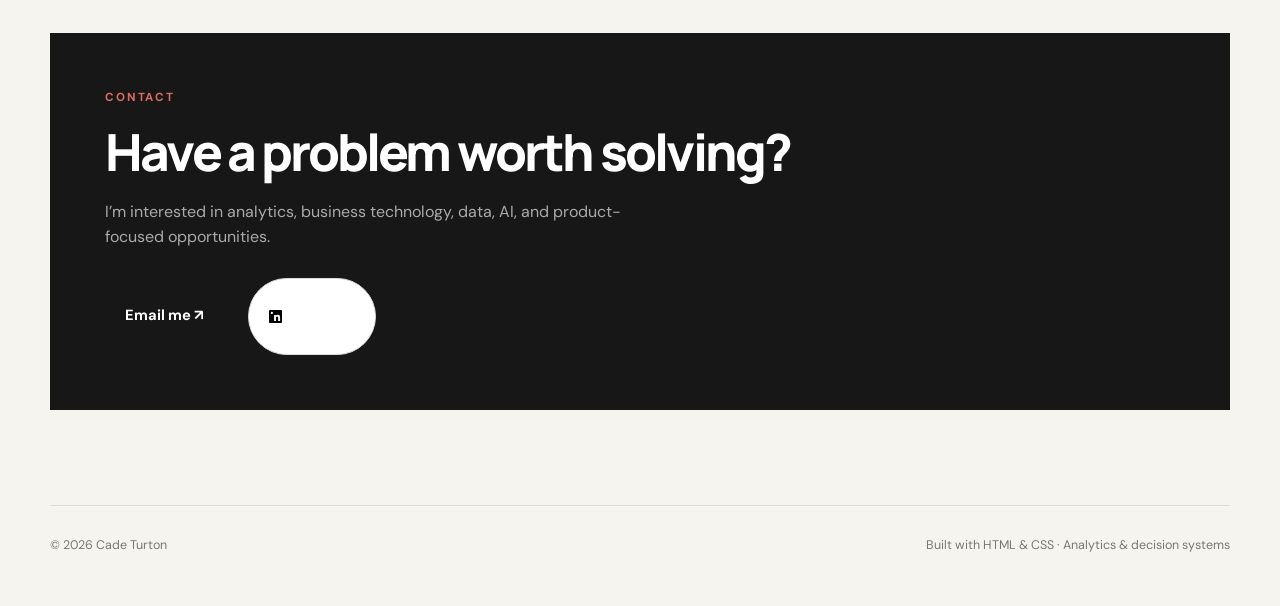
==== commit a8e165b0: "Strengthen analytics positioning and fix LinkedIn CTA" ====
--- a/index.html
+++ b/index.html
@@ -23,7 +23,7 @@
   <main>
     <section class="hero shell">
       <div class="hero-copy"><p class="kicker">INFORMATICS · BUSINESS ANALYTICS · AI</p><h1>Turning data into <em>better decisions.</em></h1><p class="hero-text">I build practical analytics products that connect messy data, intelligent systems, and clear business decisions.</p><div class="hero-actions"><a class="button button-dark" href="#work">Explore selected work <span>↓</span></a><a class="text-link" href="#contact">Let’s connect <span>↗</span></a></div></div>
-      <div class="hero-aside"><div class="availability"><span></span> Open to opportunities</div><p>Based in the U.S. · Indiana University</p><div class="mini-grid"><div><strong>Data</strong><span>Analysis & modeling</span></div><div><strong>AI</strong><span>Decision systems</span></div><div><strong>Product</strong><span>Experience & systems</span></div><div><strong>Build</strong><span>Python · SQL · Web</span></div></div></div>
+      <div class="hero-aside"><div class="availability"><span></span> Open to opportunities</div><p>Based in the U.S. · Indiana University</p><div class="mini-grid"><div><strong>Data</strong><span>Analysis & modeling</span></div><div><strong>AI</strong><span>Decision systems</span></div><div><strong>Analytics</strong><span>Business intelligence</span></div><div><strong>Build</strong><span>Python · SQL · Web</span></div></div></div>
     </section>
     <section id="work" class="section shell">
       <div class="section-heading"><div><p class="eyebrow">SELECTED WORK</p><h2>Analytics products, not just dashboards.</h2></div><p>Three recent projects focused on moving from raw information to explainable recommendations and action.</p></div>
@@ -32,11 +32,11 @@
         <a class="featured-card" href="projects/opportunity.html"><div class="card-meta"><span>02</span><span>AI / Automation</span></div><div class="card-content"><h3>Opportunity Intelligence Agent</h3><p>A local decision-support dashboard for finding, scoring, researching, and prioritizing high-value opportunities.</p><div class="tags"><span>Scoring Models</span><span>Explainability</span><span>Decision Memory</span></div></div><span class="card-arrow">View case study ↗</span></a>
         <a class="featured-card" href="projects/match.html"><div class="card-meta"><span>03</span><span>Sports Analytics → Automation</span></div><div class="card-content"><h3>Football Intelligence System</h3><p>An evolution from Premier League prediction modeling into an automated match-data monitoring and scouting workflow.</p><div class="tags"><span>Python</span><span>Machine Learning</span><span>Automation</span></div></div><span class="card-arrow">View case study ↗</span></a>
       </div>
-      <div class="section-heading compact"><div><p class="eyebrow">OTHER WORK</p><h2>Earlier projects</h2></div><p>Additional work showing software development, machine learning, databases, and product thinking.</p></div>
+      <div class="section-heading compact"><div><p class="eyebrow">OTHER WORK</p><h2>Earlier projects</h2></div><p>Additional work showing software development, machine learning, databases, and analytical problem solving.</p></div>
       <div class="archive-grid"><a class="archive-card" href="https://github.com/cturton/AIpredictor" target="_blank" rel="noreferrer"><div><span class="archive-label">ML · PYTHON</span><h3>AI Match Predictor</h3><p>Premier League outcome prediction using scraped data, feature engineering, pandas, scikit-learn, and model evaluation.</p></div><span>GitHub ↗</span></a><a class="archive-card" href="https://github.com/cturton/website" target="_blank" rel="noreferrer"><div><span class="archive-label">FULL STACK · SQL</span><h3>Equipment Rental Management</h3><p>Flask and SQL application for inventory, customers, rental transactions, and CRUD workflows.</p></div><span>GitHub ↗</span></a></div>
     </section>
-    <section id="about" class="about-section"><div class="shell about-grid"><div><p class="eyebrow">ABOUT</p><h2>Business-minded. Technical enough to build.</h2></div><div class="about-copy"><p>I’m an Informatics student interested in the space between business and technology. My projects tend to start with a practical question: what decision is someone trying to make, what information do they need, and how can software make that process clearer?</p><p>I enjoy working across data analysis, automation, machine learning, UX, and application development. I care about explainability and polished user experiences just as much as the underlying implementation.</p><div class="skill-list"><span>Python</span><span>SQL</span><span>Pandas</span><span>Scikit-learn</span><span>Flask</span><span>HTML/CSS</span><span>Data Analysis</span><span>Product Thinking</span></div></div></div></section>
-    <section id="contact" class="section shell contact-section"><div class="contact-card"><p class="eyebrow">CONTACT</p><h2>Have a problem worth solving?</h2><p>I’m interested in analytics, business technology, data, AI, and product-focused opportunities.</p><div class="contact-actions"><a class="button button-dark" href="mailto:cturton@iu.edu">Email me ↗</a><a class="button button-light" href="https://www.linkedin.com/in/cadeturton/" target="_blank" rel="noreferrer">LinkedIn ↗</a></div></div></section>
+    <section id="about" class="about-section"><div class="shell about-grid"><div><p class="eyebrow">ABOUT</p><h2>Business analyst mindset. Data-driven execution.</h2></div><div class="about-copy"><p>I’m an Informatics student focused on business analytics, data, and intelligent decision systems. I’m interested in taking ambiguous business problems, breaking them into measurable questions, and using data to determine what is actually happening, why it is happening, and what should happen next.</p><p>My work spans SQL and Python-based analysis, KPI and variance analysis, data preparation, statistical and predictive modeling, machine learning, automation, and decision-support systems. I build across the analytical workflow: defining the problem, interrogating the data, identifying meaningful patterns, evaluating models, communicating findings, and translating those findings into actionable recommendations.</p><p>I’m especially interested in analytics roles where technical skills are used to solve real business problems—not simply produce reports. I want to understand the business objective, quantify the opportunity or risk, build a defensible analysis, and turn the result into something stakeholders can act on.</p><div class="skill-list"><span>Python</span><span>SQL</span><span>Pandas</span><span>Scikit-learn</span><span>Data Analysis</span><span>Business Intelligence</span><span>Predictive Modeling</span><span>Automation</span><span>Decision Support</span><span>Flask</span></div></div></div></section>
+    <section id="contact" class="section shell contact-section"><div class="contact-card"><p class="eyebrow">CONTACT</p><h2>Have a problem worth solving?</h2><p>I’m interested in analytics, business technology, data, AI, and product-focused opportunities.</p><div class="contact-actions"><a class="button button-dark" href="mailto:cturton@iu.edu">Email me ↗</a><a class="button button-light linkedin-button" href="https://www.linkedin.com/in/cadeturton/" target="_blank" rel="noreferrer" aria-label="Connect with Cade Turton on LinkedIn"><svg class="linkedin-icon" viewBox="0 0 24 24" aria-hidden="true"><path d="M20.45 20.45h-3.56v-5.58c0-1.33-.03-3.04-1.85-3.04-1.85 0-2.13 1.44-2.13 2.94v5.68H9.35V9h3.42v1.56h.05c.48-.9 1.64-1.85 3.37-1.85 3.61 0 4.28 2.38 4.28 5.48v6.26ZM5.33 7.43a2.07 2.07 0 1 1 0-4.14 2.07 2.07 0 0 1 0 4.14ZM3.55 20.45h3.57V9H3.55v11.45ZM22 0H2C.9 0 0 .9 0 2v20c0 1.1.9 2 2 2h20c1.1 0 2-.9 2-2V2c0-1.1-.9-2-2-2Z"/></svg><span>LinkedIn ↗</span></a></div></div></section>
   </main>
-  <footer class="shell footer"><span>© 2026 Cade Turton</span><span>Built with HTML & CSS · Designed for clarity</span></footer>
+  <footer class="shell footer"><span>© 2026 Cade Turton</span><span>Built with HTML & CSS · Analytics & decision systems</span></footer>
 </body></html>
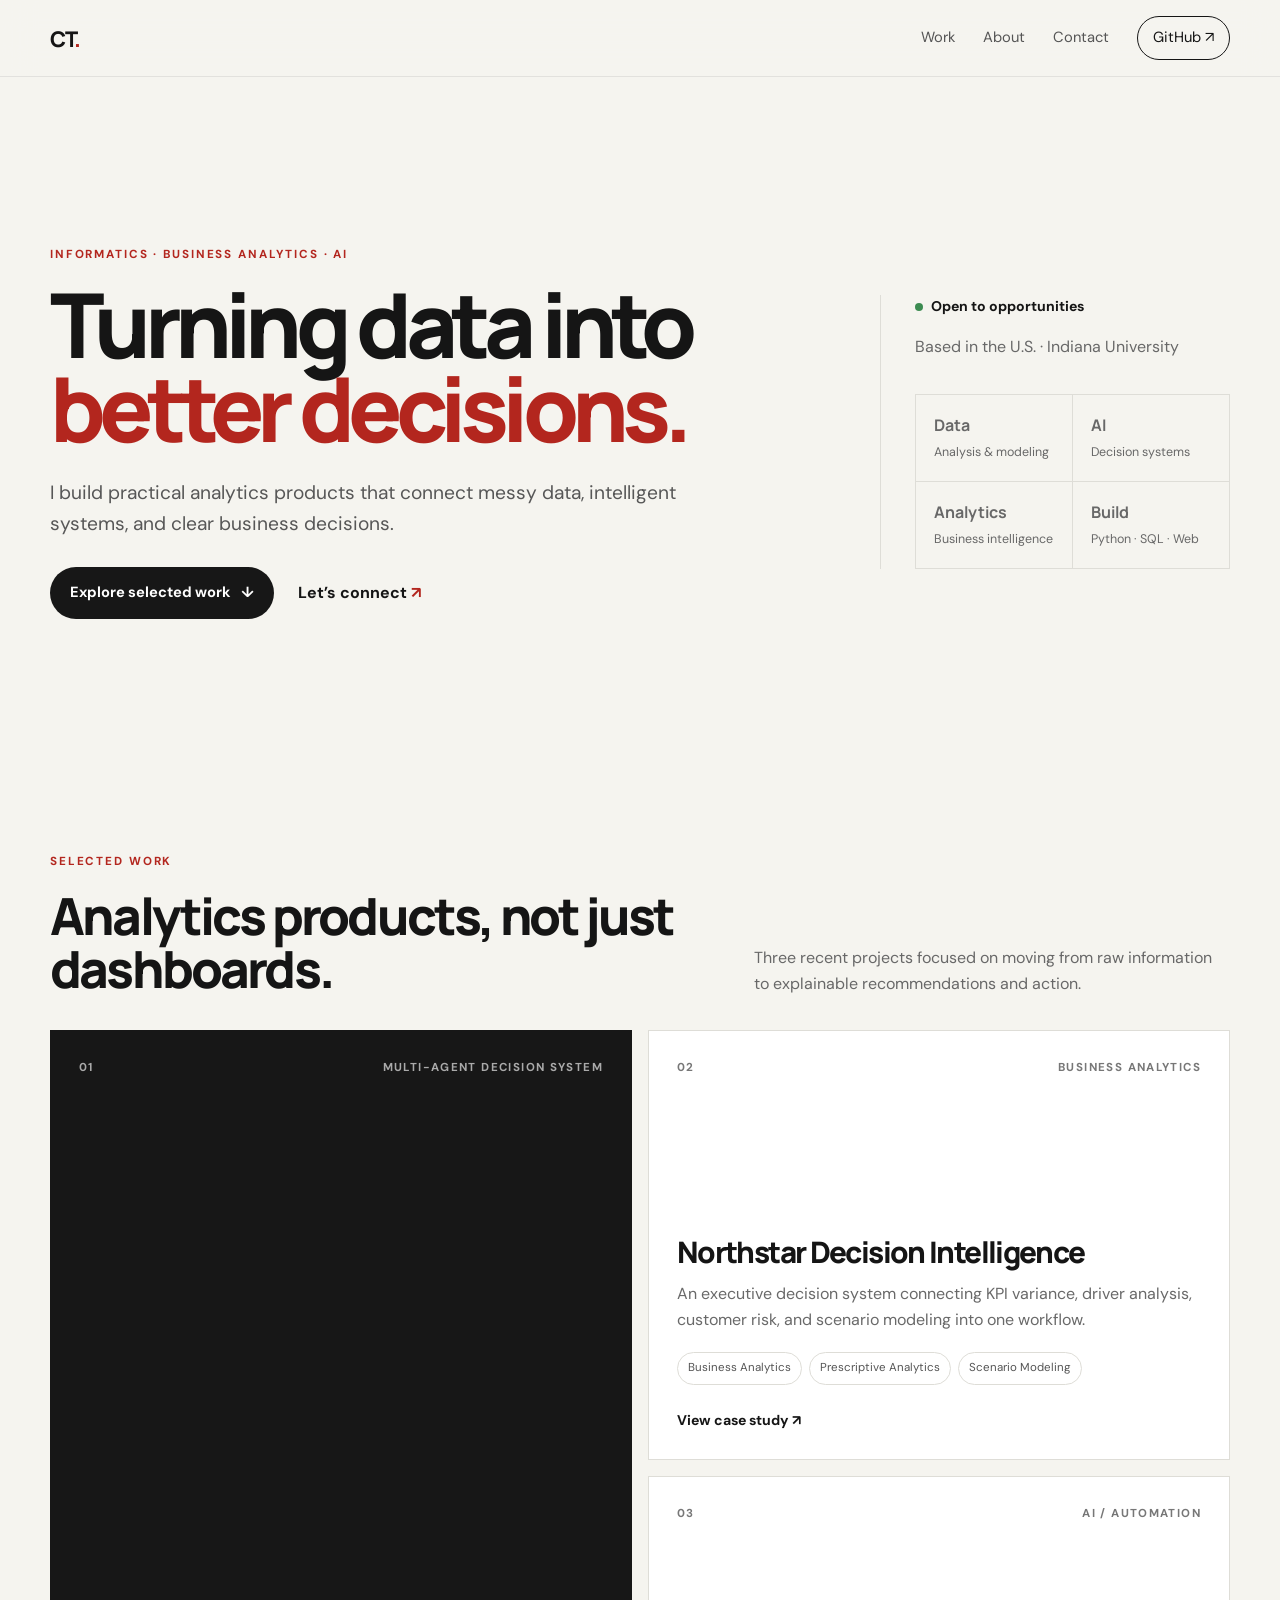
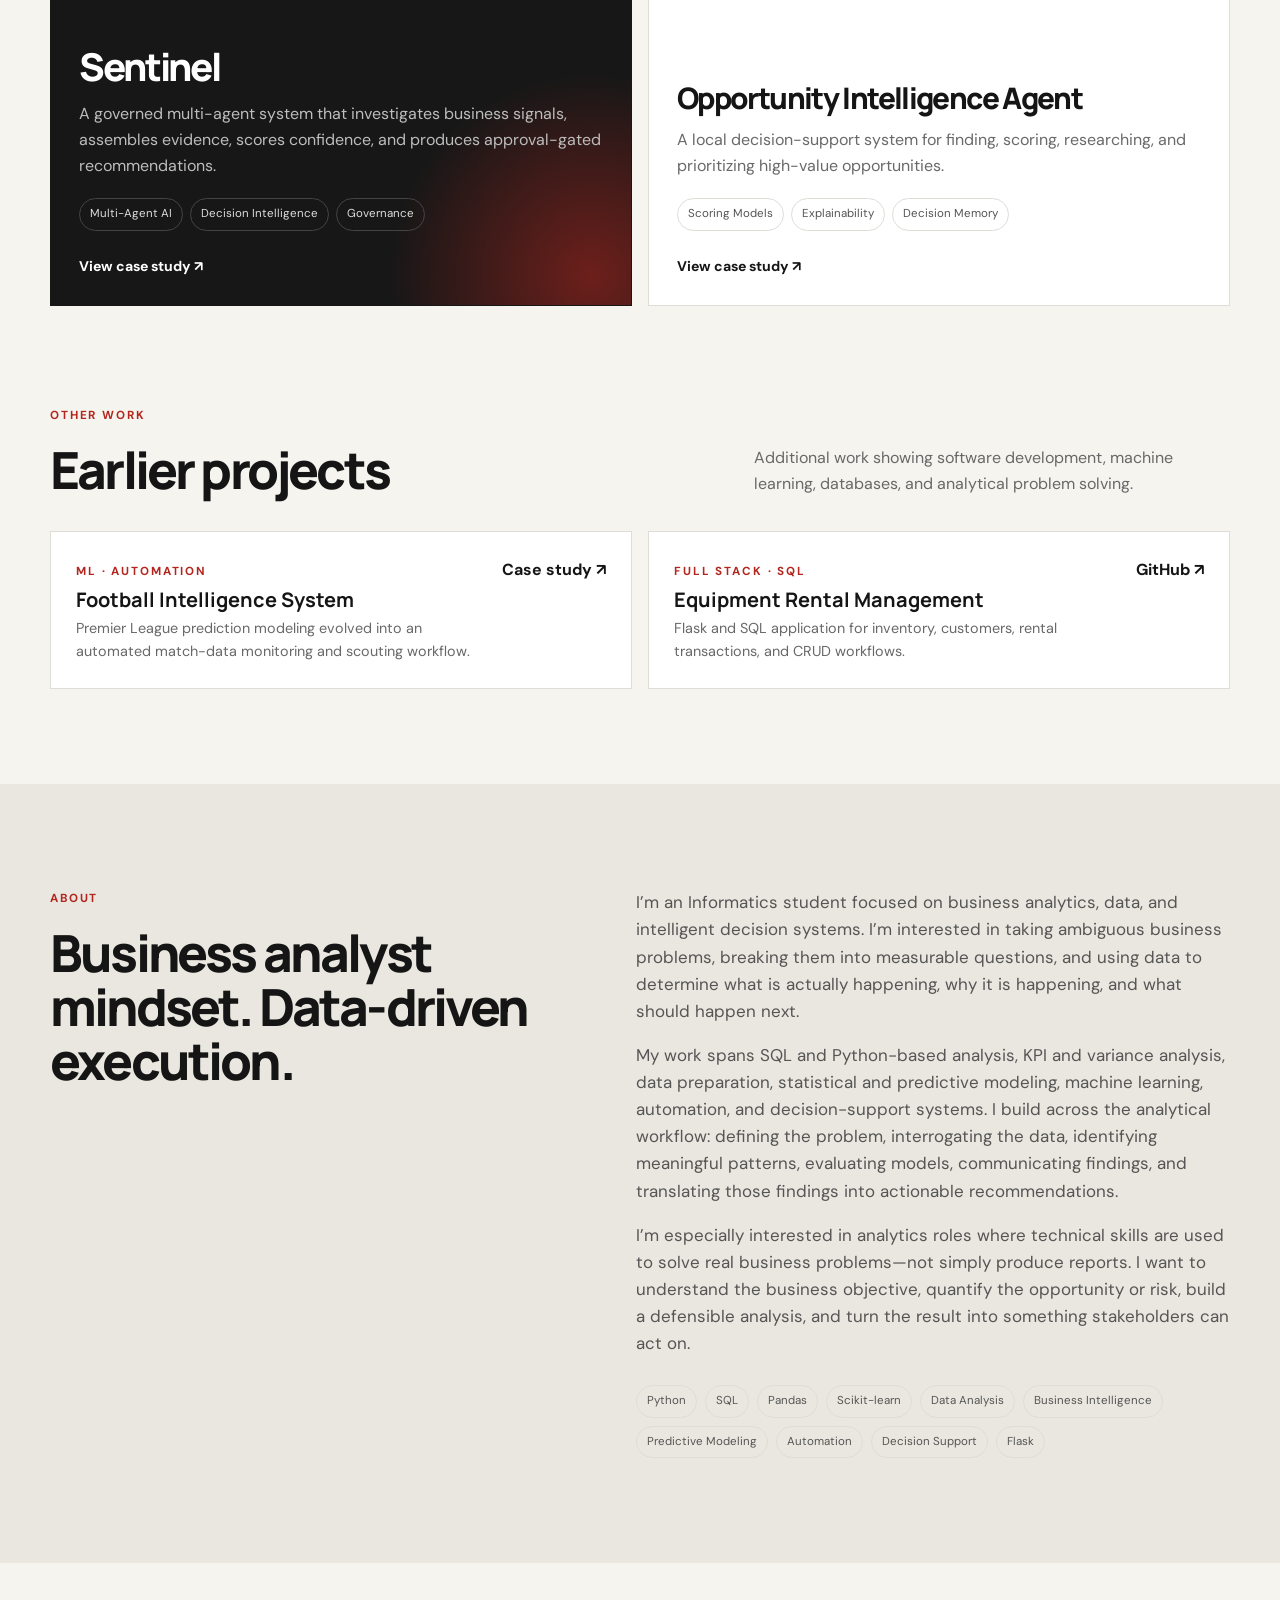
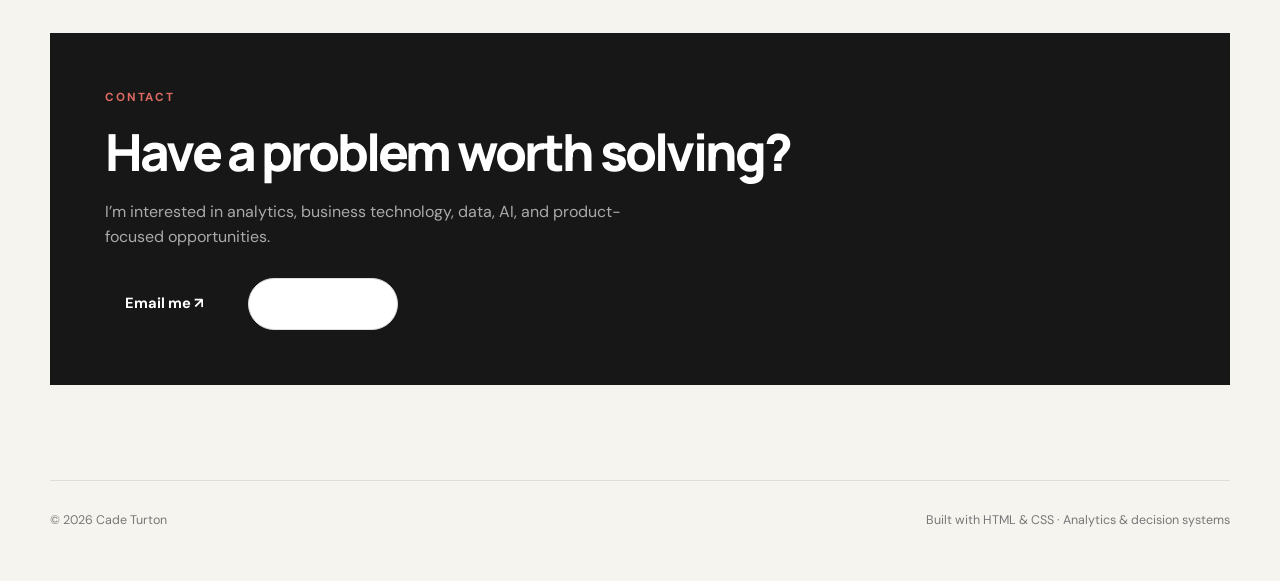
==== commit 789486cb: "Feature Sentinel Northstar and Opportunity" ====
--- a/index.html
+++ b/index.html
@@ -28,15 +28,15 @@
     <section id="work" class="section shell">
       <div class="section-heading"><div><p class="eyebrow">SELECTED WORK</p><h2>Analytics products, not just dashboards.</h2></div><p>Three recent projects focused on moving from raw information to explainable recommendations and action.</p></div>
       <div class="featured-grid">
-        <a class="featured-card featured-main" href="projects/northstar.html"><div class="card-meta"><span>01</span><span>Decision Intelligence</span></div><div class="card-content"><h3>Northstar Decision Intelligence</h3><p>An executive decision system that connects KPI variance, driver analysis, customer risk, and scenario modeling into one workflow.</p><div class="tags"><span>Business Analytics</span><span>Prescriptive Analytics</span><span>Customer Segmentation</span></div></div><span class="card-arrow">View case study ↗</span></a>
-        <a class="featured-card" href="projects/opportunity.html"><div class="card-meta"><span>02</span><span>AI / Automation</span></div><div class="card-content"><h3>Opportunity Intelligence Agent</h3><p>A local decision-support dashboard for finding, scoring, researching, and prioritizing high-value opportunities.</p><div class="tags"><span>Scoring Models</span><span>Explainability</span><span>Decision Memory</span></div></div><span class="card-arrow">View case study ↗</span></a>
-        <a class="featured-card" href="projects/match.html"><div class="card-meta"><span>03</span><span>Sports Analytics → Automation</span></div><div class="card-content"><h3>Football Intelligence System</h3><p>An evolution from Premier League prediction modeling into an automated match-data monitoring and scouting workflow.</p><div class="tags"><span>Python</span><span>Machine Learning</span><span>Automation</span></div></div><span class="card-arrow">View case study ↗</span></a>
+        <a class="featured-card featured-main" href="projects/sentinel.html"><div class="card-meta"><span>01</span><span>Multi-Agent Decision System</span></div><div class="card-content"><h3>Sentinel</h3><p>A governed multi-agent system that investigates business signals, assembles evidence, scores confidence, and produces approval-gated recommendations.</p><div class="tags"><span>Multi-Agent AI</span><span>Decision Intelligence</span><span>Governance</span></div></div><span class="card-arrow">View case study ↗</span></a>
+        <a class="featured-card" href="projects/northstar.html"><div class="card-meta"><span>02</span><span>Business Analytics</span></div><div class="card-content"><h3>Northstar Decision Intelligence</h3><p>An executive decision system connecting KPI variance, driver analysis, customer risk, and scenario modeling into one workflow.</p><div class="tags"><span>Business Analytics</span><span>Prescriptive Analytics</span><span>Scenario Modeling</span></div></div><span class="card-arrow">View case study ↗</span></a>
+        <a class="featured-card" href="projects/opportunity.html"><div class="card-meta"><span>03</span><span>AI / Automation</span></div><div class="card-content"><h3>Opportunity Intelligence Agent</h3><p>A local decision-support system for finding, scoring, researching, and prioritizing high-value opportunities.</p><div class="tags"><span>Scoring Models</span><span>Explainability</span><span>Decision Memory</span></div></div><span class="card-arrow">View case study ↗</span></a>
       </div>
       <div class="section-heading compact"><div><p class="eyebrow">OTHER WORK</p><h2>Earlier projects</h2></div><p>Additional work showing software development, machine learning, databases, and analytical problem solving.</p></div>
-      <div class="archive-grid"><a class="archive-card" href="https://github.com/cturton/AIpredictor" target="_blank" rel="noreferrer"><div><span class="archive-label">ML · PYTHON</span><h3>AI Match Predictor</h3><p>Premier League outcome prediction using scraped data, feature engineering, pandas, scikit-learn, and model evaluation.</p></div><span>GitHub ↗</span></a><a class="archive-card" href="https://github.com/cturton/website" target="_blank" rel="noreferrer"><div><span class="archive-label">FULL STACK · SQL</span><h3>Equipment Rental Management</h3><p>Flask and SQL application for inventory, customers, rental transactions, and CRUD workflows.</p></div><span>GitHub ↗</span></a></div>
+      <div class="archive-grid"><a class="archive-card" href="projects/match.html"><div><span class="archive-label">ML · AUTOMATION</span><h3>Football Intelligence System</h3><p>Premier League prediction modeling evolved into an automated match-data monitoring and scouting workflow.</p></div><span>Case study ↗</span></a><a class="archive-card" href="https://github.com/cturton/website" target="_blank" rel="noreferrer"><div><span class="archive-label">FULL STACK · SQL</span><h3>Equipment Rental Management</h3><p>Flask and SQL application for inventory, customers, rental transactions, and CRUD workflows.</p></div><span>GitHub ↗</span></a></div>
     </section>
     <section id="about" class="about-section"><div class="shell about-grid"><div><p class="eyebrow">ABOUT</p><h2>Business analyst mindset. Data-driven execution.</h2></div><div class="about-copy"><p>I’m an Informatics student focused on business analytics, data, and intelligent decision systems. I’m interested in taking ambiguous business problems, breaking them into measurable questions, and using data to determine what is actually happening, why it is happening, and what should happen next.</p><p>My work spans SQL and Python-based analysis, KPI and variance analysis, data preparation, statistical and predictive modeling, machine learning, automation, and decision-support systems. I build across the analytical workflow: defining the problem, interrogating the data, identifying meaningful patterns, evaluating models, communicating findings, and translating those findings into actionable recommendations.</p><p>I’m especially interested in analytics roles where technical skills are used to solve real business problems—not simply produce reports. I want to understand the business objective, quantify the opportunity or risk, build a defensible analysis, and turn the result into something stakeholders can act on.</p><div class="skill-list"><span>Python</span><span>SQL</span><span>Pandas</span><span>Scikit-learn</span><span>Data Analysis</span><span>Business Intelligence</span><span>Predictive Modeling</span><span>Automation</span><span>Decision Support</span><span>Flask</span></div></div></div></section>
-    <section id="contact" class="section shell contact-section"><div class="contact-card"><p class="eyebrow">CONTACT</p><h2>Have a problem worth solving?</h2><p>I’m interested in analytics, business technology, data, AI, and product-focused opportunities.</p><div class="contact-actions"><a class="button button-dark" href="mailto:cturton@iu.edu">Email me ↗</a><a class="button button-light linkedin-button" href="https://www.linkedin.com/in/cadeturton/" target="_blank" rel="noreferrer" aria-label="Connect with Cade Turton on LinkedIn"><svg class="linkedin-icon" viewBox="0 0 24 24" aria-hidden="true"><path d="M20.45 20.45h-3.56v-5.58c0-1.33-.03-3.04-1.85-3.04-1.85 0-2.13 1.44-2.13 2.94v5.68H9.35V9h3.42v1.56h.05c.48-.9 1.64-1.85 3.37-1.85 3.61 0 4.28 2.38 4.28 5.48v6.26ZM5.33 7.43a2.07 2.07 0 1 1 0-4.14 2.07 2.07 0 0 1 0 4.14ZM3.55 20.45h3.57V9H3.55v11.45ZM22 0H2C.9 0 0 .9 0 2v20c0 1.1.9 2 2 2h20c1.1 0 2-.9 2-2V2c0-1.1-.9-2-2-2Z"/></svg><span>LinkedIn ↗</span></a></div></div></section>
+    <section id="contact" class="section shell contact-section"><div class="contact-card"><p class="eyebrow">CONTACT</p><h2>Have a problem worth solving?</h2><p>I’m interested in analytics, business technology, data, AI, and product-focused opportunities.</p><div class="contact-actions"><a class="button button-dark" href="mailto:cturton@iu.edu">Email me ↗</a><a class="button button-light linkedin-button" href="https://www.linkedin.com/in/cadeturton/" target="_blank" rel="noreferrer" aria-label="Connect with Cade Turton on LinkedIn"><svg class="linkedin-icon" viewBox="0 0 24 24" aria-hidden="true"><path d="M20.45 20.45h-3.56v-5.58c0-1.33-.03-3.04-1.85-3.04-1.85 0-2.13 1.44-2.13 2.94v5.68H9.35V9h3.42v1.56h.05c.48-.9 1.64-1.85 3.37-1.85 3.61 0 4.28 2.38 4.28 5.48v6.26ZM5.33 7.43a2.07 2.07 0 1 1 0-4.14 2.07 2.07 0 0 1 0 4.14ZM3.55 20.45h3.57V9H3.55v11.45ZM22 0H2C.9 0 0 .9 0 2v20c0 1.1.9 2 2 2h20c1.1 0 2-.9 2-2V2C24 .9 23.1 0 22 0Z"/></svg><span>LinkedIn ↗</span></a></div></div></section>
   </main>
   <footer class="shell footer"><span>© 2026 Cade Turton</span><span>Built with HTML & CSS · Analytics & decision systems</span></footer>
 </body></html>
--- a/styles.css
+++ b/styles.css
@@ -1 +1 @@
-:root{--ink:#151515;--muted:#686868;--paper:#f5f4ef;--white:#fff;--line:#deddd7;--accent:#b3261e;--dark:#171717;--max:1180px}*{box-sizing:border-box}html{scroll-behavior:smooth}body{margin:0;background:var(--paper);color:var(--ink);font-family:'DM Sans',sans-serif;line-height:1.6}a{color:inherit;text-decoration:none}.shell{width:min(var(--max),calc(100% - 48px));margin:auto}.site-header{position:sticky;top:0;z-index:20;background:rgba(245,244,239,.88);backdrop-filter:blur(16px);border-bottom:1px solid rgba(21,21,21,.08)}.nav{height:76px;display:flex;align-items:center;justify-content:space-between}.logo{font:800 1.35rem Manrope,sans-serif;letter-spacing:-.06em}.logo span{color:var(--accent)}.nav-links{display:flex;align-items:center;gap:28px;font-size:.92rem}.nav-links>a:not(.nav-cta){color:#555}.nav-links>a:hover{color:var(--ink)}.nav-cta{padding:9px 15px;border:1px solid var(--ink);border-radius:999px}.hero{min-height:680px;padding:120px 0 90px;display:grid;grid-template-columns:1.5fr .7fr;gap:80px;align-items:center}.kicker,.eyebrow,.archive-label{font-size:.73rem;font-weight:700;letter-spacing:.16em;color:var(--accent);margin:0 0 18px}.hero h1{font:800 clamp(3.6rem,7vw,6.7rem)/.94 Manrope,sans-serif;letter-spacing:-.075em;margin:0;max-width:900px}.hero h1 em{font-style:normal;color:var(--accent)}.hero-text{font-size:1.2rem;color:#575757;max-width:650px;margin:28px 0}.hero-actions,.contact-actions{display:flex;align-items:center;gap:24px}.button{display:inline-flex;align-items:center;gap:12px;padding:14px 20px;border-radius:999px;font-weight:700;font-size:.92rem;transition:.2s}.button:hover{transform:translateY(-2px)}.button-dark{background:var(--dark);color:#fff}.button-light{background:#fff;border:1px solid var(--line)}.text-link{font-weight:700}.text-link span{color:var(--accent)}.hero-aside{border-left:1px solid var(--line);padding-left:34px;color:var(--muted)}.availability{display:flex;align-items:center;gap:8px;color:var(--ink);font-weight:700;font-size:.88rem}.availability span{width:8px;height:8px;border-radius:50%;background:#3c8b51}.mini-grid{display:grid;grid-template-columns:1fr 1fr;gap:1px;background:var(--line);border:1px solid var(--line);margin-top:35px}.mini-grid div{background:var(--paper);padding:18px}.mini-grid strong,.mini-grid span{display:block}.mini-grid strong{font-family:Manrope;font-size:1rem}.mini-grid span{font-size:.78rem;margin-top:4px}.section{padding:95px 0}.section-heading{display:grid;grid-template-columns:1.15fr .85fr;gap:60px;align-items:end;margin-bottom:34px}.section-heading.compact{margin-top:100px}.section-heading h2,.about-grid h2,.contact-card h2{font:800 clamp(2rem,4vw,3.3rem)/1.05 Manrope,sans-serif;letter-spacing:-.055em;margin:0}.section-heading>p{color:var(--muted);max-width:460px;margin:0}.featured-grid{display:grid;grid-template-columns:1fr 1fr;gap:16px}.featured-card{background:#fff;border:1px solid var(--line);min-height:430px;padding:28px;display:flex;flex-direction:column;position:relative;overflow:hidden;transition:.25s}.featured-card:first-child{grid-row:span 2;min-height:876px;background:var(--dark);color:#fff;border-color:var(--dark)}.featured-card:hover{transform:translateY(-5px);box-shadow:0 20px 45px rgba(0,0,0,.08)}.featured-card:first-child:after{content:'';position:absolute;width:420px;height:420px;border-radius:50%;right:-170px;bottom:-180px;background:radial-gradient(circle,rgba(179,38,30,.55),transparent 68%)}.card-meta{display:flex;justify-content:space-between;font-size:.72rem;text-transform:uppercase;letter-spacing:.12em;font-weight:700;color:#777}.featured-card:first-child .card-meta{color:#aaa}.card-content{margin-top:auto;position:relative;z-index:1}.card-content h3{font:800 clamp(1.8rem,3vw,2.65rem)/1.05 Manrope,sans-serif;letter-spacing:-.055em;margin:0 0 14px}.featured-card:not(:first-child) .card-content h3{font-size:1.85rem}.card-content p{color:#696969;max-width:620px;margin:0 0 20px}.featured-card:first-child .card-content p{color:#bdbdbd}.tags{display:flex;flex-wrap:wrap;gap:7px}.tags span,.skill-list span{border:1px solid var(--line);border-radius:999px;padding:6px 10px;font-size:.72rem;color:#555}.featured-card:first-child .tags span{border-color:#444;color:#ddd}.card-arrow{position:relative;z-index:2;margin-top:24px;font-weight:700;font-size:.88rem}.featured-card:first-child .card-arrow{color:#fff}.archive-grid{display:grid;grid-template-columns:1fr 1fr;gap:16px}.archive-card{background:#fff;border:1px solid var(--line);padding:25px;display:flex;justify-content:space-between;gap:30px;transition:.2s}.archive-card:hover{border-color:#aaa;transform:translateY(-3px)}.archive-card h3{font:700 1.25rem Manrope;margin:4px 0}.archive-card p{color:var(--muted);font-size:.9rem;margin:0;max-width:650px}.archive-card>a,.archive-card>span{font-weight:700;white-space:nowrap}.about-section{background:#e9e7df;padding:105px 0}.about-grid{display:grid;grid-template-columns:.9fr 1.1fr;gap:100px}.about-copy{font-size:1.06rem;color:#555}.about-copy p:first-child{margin-top:0}.skill-list{display:flex;flex-wrap:wrap;gap:8px;margin-top:28px}.contact-section{padding-top:70px}.contact-card{background:var(--dark);color:#fff;padding:55px}.contact-card .eyebrow{color:#df6b63}.contact-card h2{max-width:700px}.contact-card>p:not(.eyebrow){color:#aaa;max-width:560px;margin:20px 0 28px}.footer{padding:30px 0 50px;border-top:1px solid var(--line);display:flex;justify-content:space-between;color:#777;font-size:.78rem}@media(max-width:850px){.hero,.section-heading,.about-grid{grid-template-columns:1fr}.hero{padding:80px 0;gap:50px}.hero-aside{border-left:0;border-top:1px solid var(--line);padding:25px 0 0}.featured-grid{grid-template-columns:1fr}.featured-card:first-child{grid-row:auto;min-height:500px}.archive-grid{grid-template-columns:1fr}.section-heading{gap:18px}.nav-links{gap:14px}.nav-links>a:not(.nav-cta){display:none}}@media(max-width:560px){.shell{width:min(var(--max),calc(100% - 30px))}.nav{height:66px}.hero h1{font-size:3.25rem}.hero-text{font-size:1.05rem}.hero-actions{flex-wrap:wrap}.featured-card{min-height:380px}.featured-card:first-child{min-height:500px}.contact-card{padding:32px 24px}.footer{flex-direction:column;gap:8px}}+:root{--ink:#151515;--muted:#686868;--paper:#f5f4ef;--white:#fff;--line:#deddd7;--accent:#b3261e;--dark:#171717;--max:1180px}*{box-sizing:border-box}html{scroll-behavior:smooth}body{margin:0;background:var(--paper);color:var(--ink);font-family:'DM Sans',sans-serif;line-height:1.6}a{color:inherit;text-decoration:none}.shell{width:min(var(--max),calc(100% - 48px));margin:auto}.site-header{position:sticky;top:0;z-index:20;background:rgba(245,244,239,.88);backdrop-filter:blur(16px);border-bottom:1px solid rgba(21,21,21,.08)}.nav{height:76px;display:flex;align-items:center;justify-content:space-between}.logo{font:800 1.35rem Manrope,sans-serif;letter-spacing:-.06em}.logo span{color:var(--accent)}.nav-links{display:flex;align-items:center;gap:28px;font-size:.92rem}.nav-links>a:not(.nav-cta){color:#555}.nav-links>a:hover{color:var(--ink)}.nav-cta{padding:9px 15px;border:1px solid var(--ink);border-radius:999px}.hero{min-height:680px;padding:120px 0 90px;display:grid;grid-template-columns:1.5fr .7fr;gap:80px;align-items:center}.kicker,.eyebrow,.archive-label{font-size:.73rem;font-weight:700;letter-spacing:.16em;color:var(--accent);margin:0 0 18px}.hero h1{font:800 clamp(3.6rem,7vw,6.7rem)/.94 Manrope,sans-serif;letter-spacing:-.075em;margin:0;max-width:900px}.hero h1 em{font-style:normal;color:var(--accent)}.hero-text{font-size:1.2rem;color:#575757;max-width:650px;margin:28px 0}.hero-actions,.contact-actions{display:flex;align-items:center;gap:24px}.button{display:inline-flex;align-items:center;justify-content:center;gap:10px;padding:14px 20px;border-radius:999px;font-weight:700;font-size:.92rem;transition:.2s}.button:hover{transform:translateY(-2px)}.button-dark{background:var(--dark);color:#fff}.button-light{background:#fff;border:1px solid var(--line)}.linkedin-button{min-width:150px}.linkedin-icon{width:22px;height:22px;display:block;flex:0 0 22px;fill:currentColor}.linkedin-button span{line-height:1}.text-link{font-weight:700}.text-link span{color:var(--accent)}.hero-aside{border-left:1px solid var(--line);padding-left:34px;color:var(--muted)}.availability{display:flex;align-items:center;gap:8px;color:var(--ink);font-weight:700;font-size:.88rem}.availability span{width:8px;height:8px;border-radius:50%;background:#3c8b51}.mini-grid{display:grid;grid-template-columns:1fr 1fr;gap:1px;background:var(--line);border:1px solid var(--line);margin-top:35px}.mini-grid div{background:var(--paper);padding:18px}.mini-grid strong,.mini-grid span{display:block}.mini-grid strong{font-family:Manrope;font-size:1rem}.mini-grid span{font-size:.78rem;margin-top:4px}.section{padding:95px 0}.section-heading{display:grid;grid-template-columns:1.15fr .85fr;gap:60px;align-items:end;margin-bottom:34px}.section-heading.compact{margin-top:100px}.section-heading h2,.about-grid h2,.contact-card h2{font:800 clamp(2rem,4vw,3.3rem)/1.05 Manrope,sans-serif;letter-spacing:-.055em;margin:0}.section-heading>p{color:var(--muted);max-width:460px;margin:0}.featured-grid{display:grid;grid-template-columns:1fr 1fr;gap:16px}.featured-card{background:#fff;border:1px solid var(--line);min-height:430px;padding:28px;display:flex;flex-direction:column;position:relative;overflow:hidden;transition:.25s}.featured-card:first-child{grid-row:span 2;min-height:876px;background:var(--dark);color:#fff;border-color:var(--dark)}.featured-card:hover{transform:translateY(-5px);box-shadow:0 20px 45px rgba(0,0,0,.08)}.featured-card:first-child:after{content:'';position:absolute;width:420px;height:420px;border-radius:50%;right:-170px;bottom:-180px;background:radial-gradient(circle,rgba(179,38,30,.55),transparent 68%)}.card-meta{display:flex;justify-content:space-between;font-size:.72rem;text-transform:uppercase;letter-spacing:.12em;font-weight:700;color:#777}.featured-card:first-child .card-meta{color:#aaa}.card-content{margin-top:auto;position:relative;z-index:1}.card-content h3{font:800 clamp(1.8rem,3vw,2.65rem)/1.05 Manrope,sans-serif;letter-spacing:-.055em;margin:0 0 14px}.featured-card:not(:first-child) .card-content h3{font-size:1.85rem}.card-content p{color:#696969;max-width:620px;margin:0 0 20px}.featured-card:first-child .card-content p{color:#bdbdbd}.tags{display:flex;flex-wrap:wrap;gap:7px}.tags span,.skill-list span{border:1px solid var(--line);border-radius:999px;padding:6px 10px;font-size:.72rem;color:#555}.featured-card:first-child .tags span{border-color:#444;color:#ddd}.card-arrow{position:relative;z-index:2;margin-top:24px;font-weight:700;font-size:.88rem}.featured-card:first-child .card-arrow{color:#fff}.archive-grid{display:grid;grid-template-columns:1fr 1fr;gap:16px}.archive-card{background:#fff;border:1px solid var(--line);padding:25px;display:flex;justify-content:space-between;gap:30px;transition:.2s}.archive-card:hover{border-color:#aaa;transform:translateY(-3px)}.archive-card h3{font:700 1.25rem Manrope;margin:4px 0}.archive-card p{color:var(--muted);font-size:.9rem;margin:0;max-width:650px}.archive-card>a,.archive-card>span{font-weight:700;white-space:nowrap}.about-section{background:#e9e7df;padding:105px 0}.about-grid{display:grid;grid-template-columns:.9fr 1.1fr;gap:100px}.about-copy{font-size:1.06rem;color:#555}.about-copy p:first-child{margin-top:0}.skill-list{display:flex;flex-wrap:wrap;gap:8px;margin-top:28px}.contact-section{padding-top:70px}.contact-card{background:var(--dark);color:#fff;padding:55px}.contact-card .eyebrow{color:#df6b63}.contact-card h2{max-width:700px}.contact-card>p:not(.eyebrow){color:#aaa;max-width:560px;margin:20px 0 28px}.footer{padding:30px 0 50px;border-top:1px solid var(--line);display:flex;justify-content:space-between;color:#777;font-size:.78rem}@media(max-width:850px){.hero,.section-heading,.about-grid{grid-template-columns:1fr}.hero{padding:80px 0;gap:50px}.hero-aside{border-left:0;border-top:1px solid var(--line);padding:25px 0 0}.featured-grid{grid-template-columns:1fr}.featured-card:first-child{grid-row:auto;min-height:500px}.archive-grid{grid-template-columns:1fr}.section-heading{gap:18px}.nav-links{gap:14px}.nav-links>a:not(.nav-cta){display:none}}@media(max-width:560px){.shell{width:min(var(--max),calc(100% - 30px))}.nav{height:66px}.hero h1{font-size:3.25rem}.hero-text{font-size:1.05rem}.hero-actions{flex-wrap:wrap}.featured-card{min-height:380px}.featured-card:first-child{min-height:500px}.contact-card{padding:32px 24px}.footer{flex-direction:column;gap:8px}}
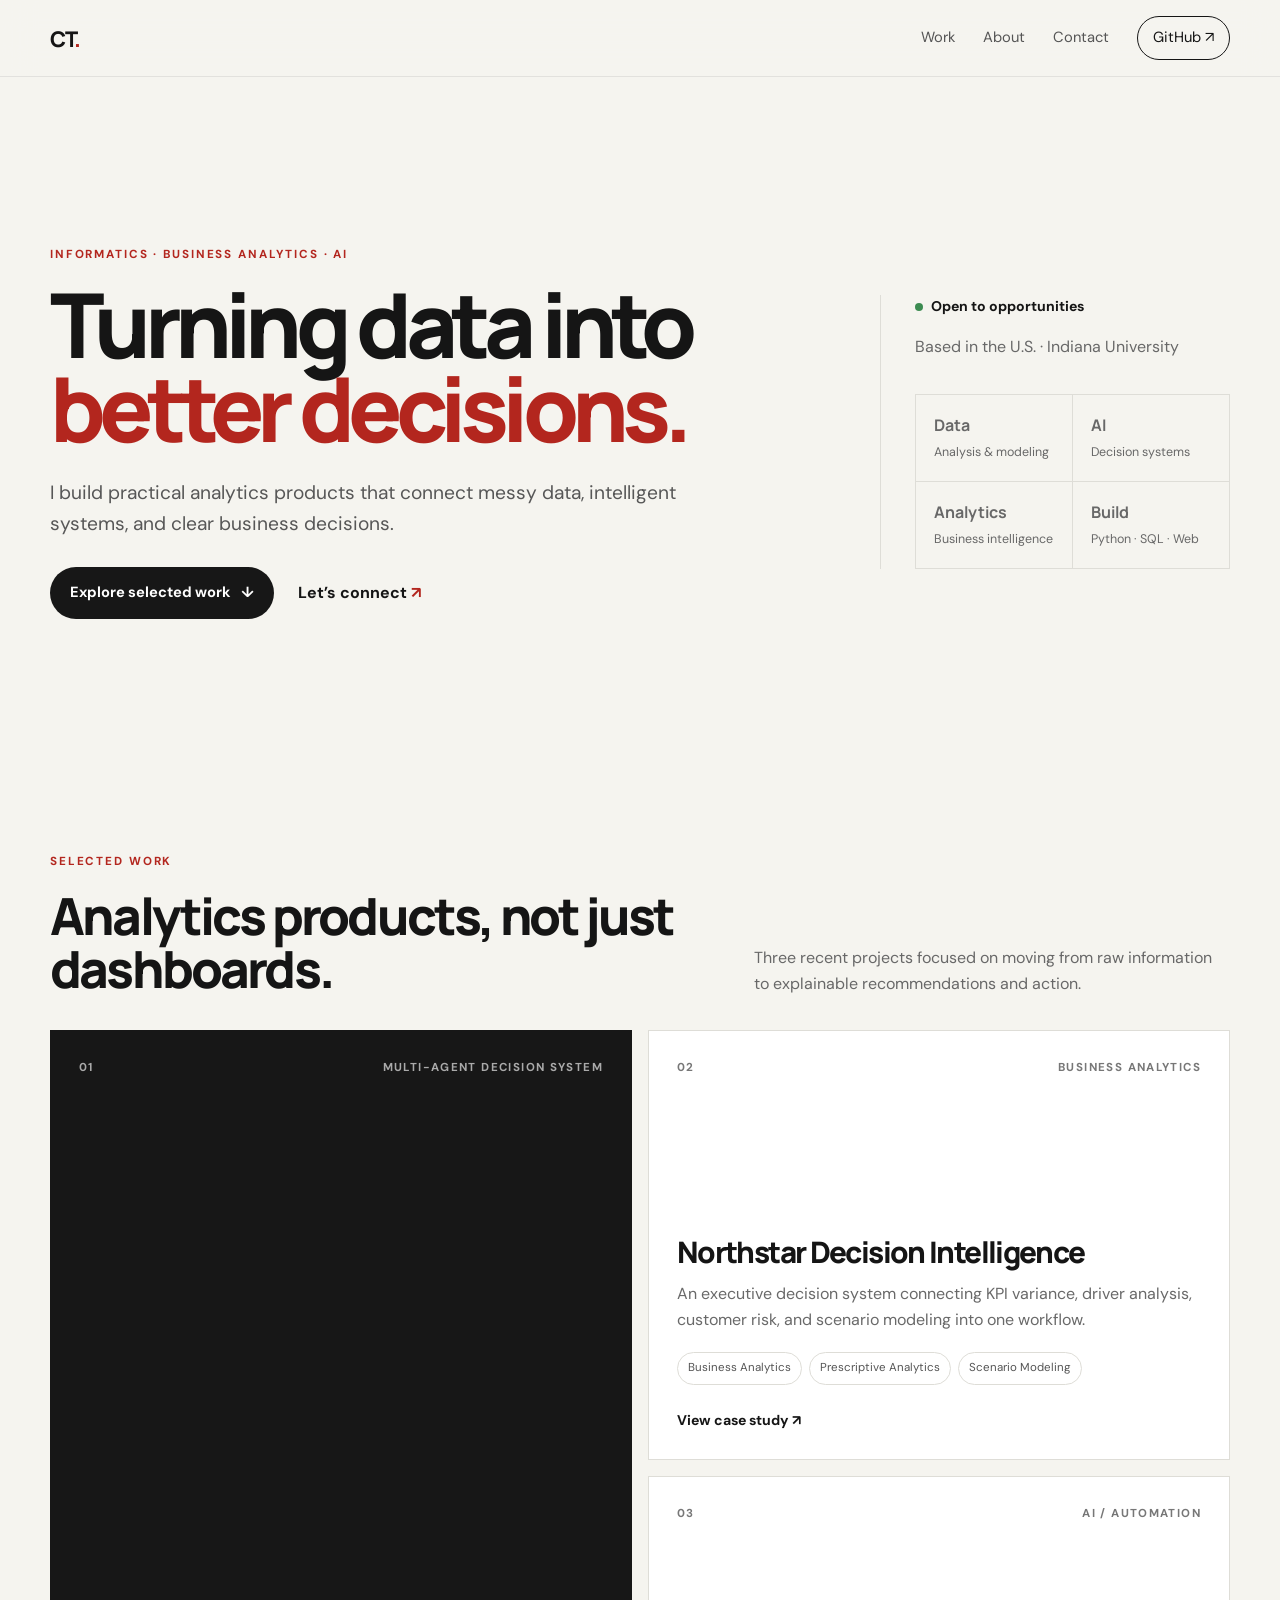
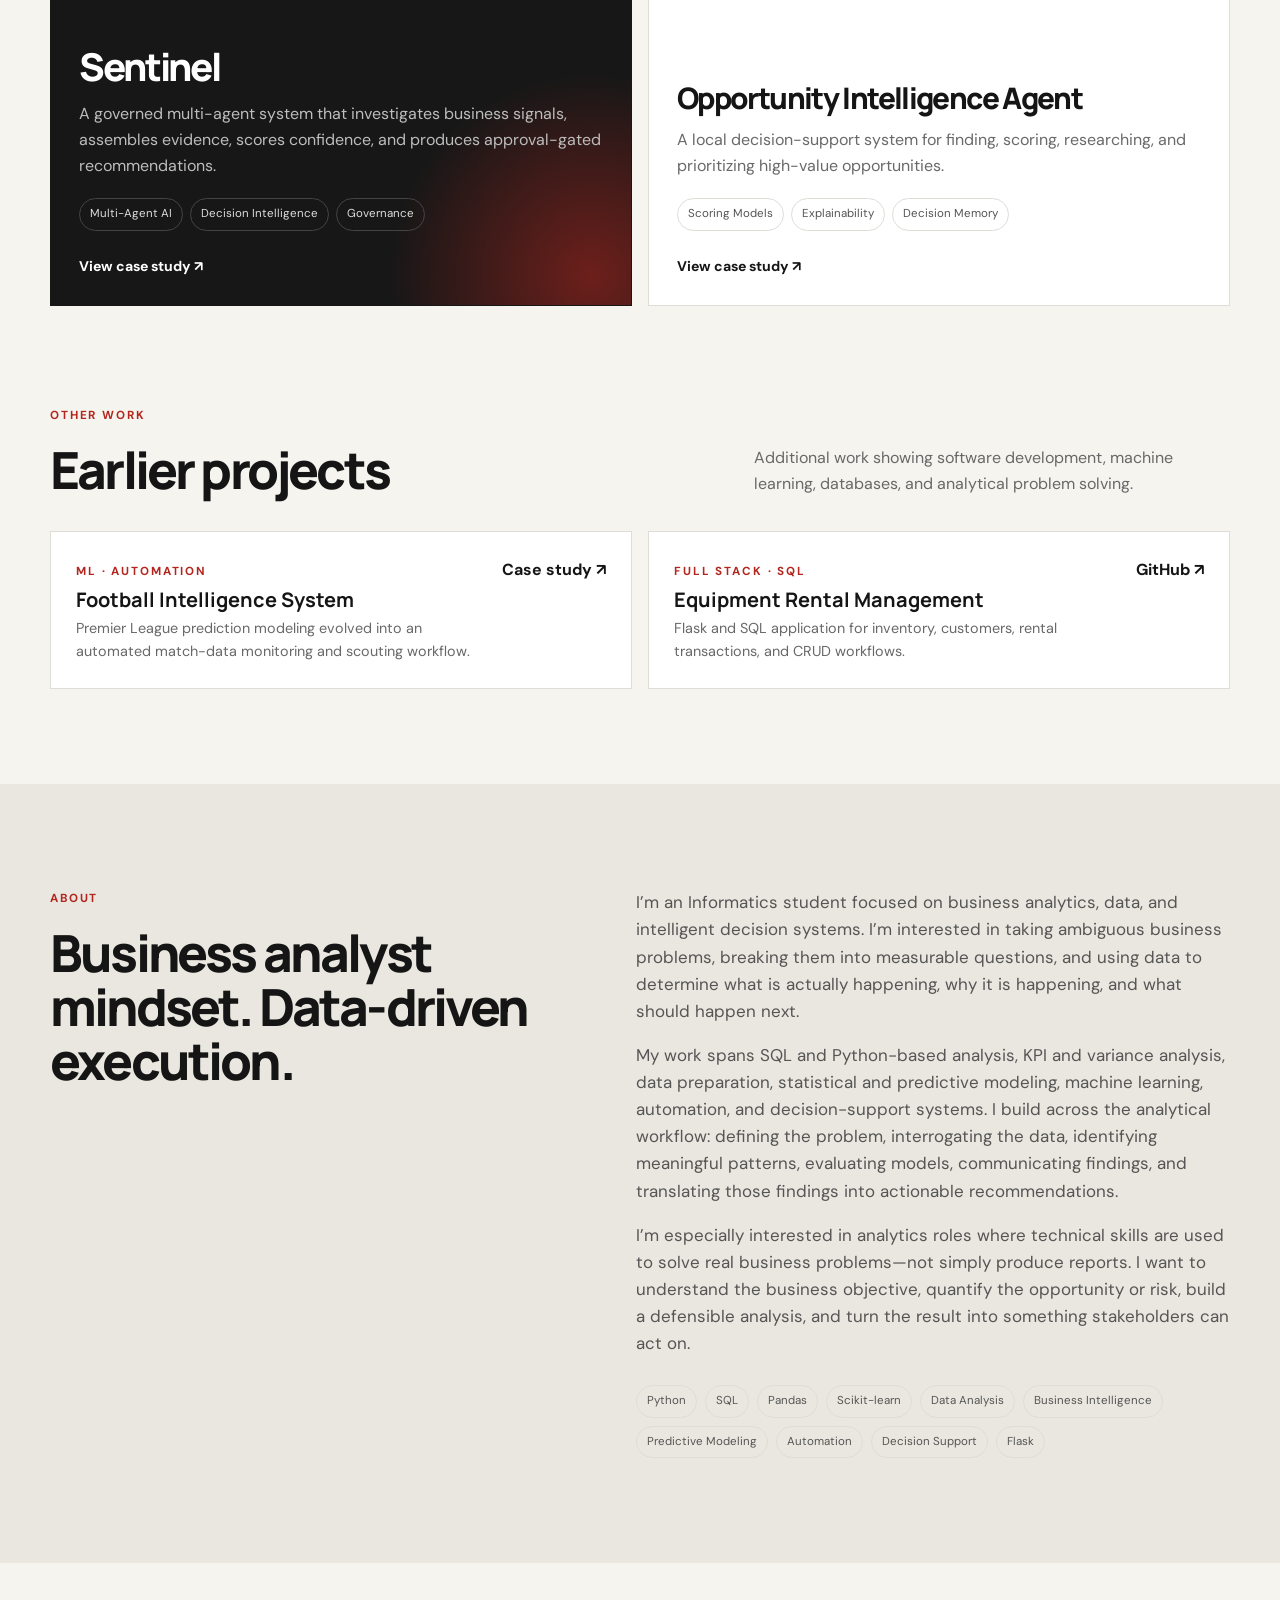
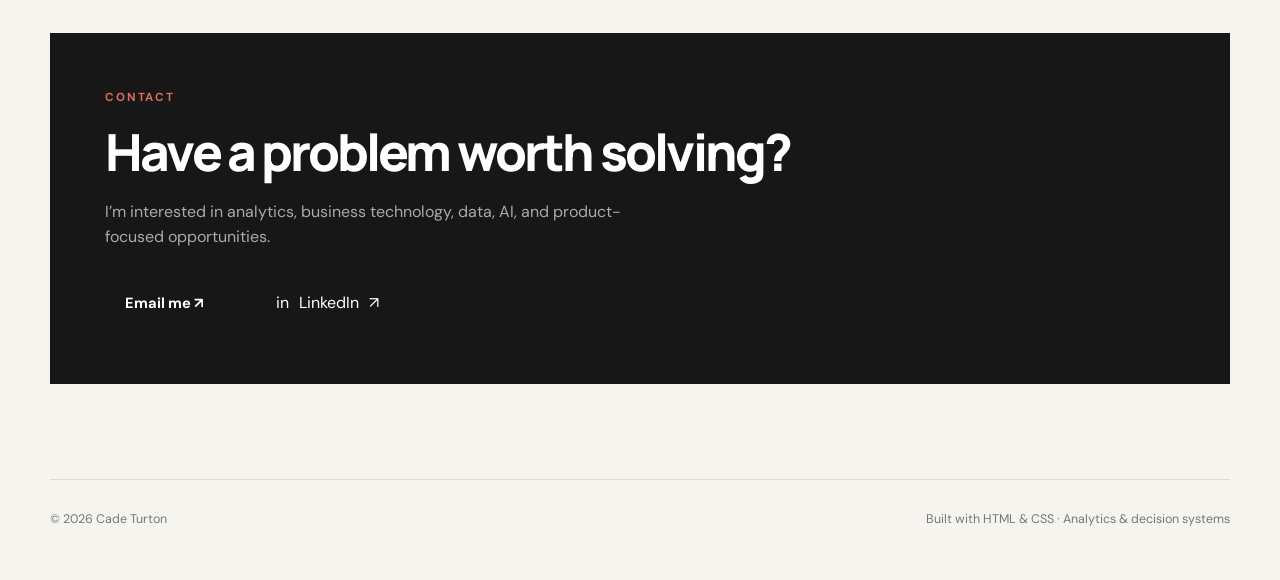
==== commit cd2c800e: "Fix LinkedIn button markup" ====
--- a/index.html
+++ b/index.html
@@ -36,7 +36,7 @@
       <div class="archive-grid"><a class="archive-card" href="projects/match.html"><div><span class="archive-label">ML · AUTOMATION</span><h3>Football Intelligence System</h3><p>Premier League prediction modeling evolved into an automated match-data monitoring and scouting workflow.</p></div><span>Case study ↗</span></a><a class="archive-card" href="https://github.com/cturton/website" target="_blank" rel="noreferrer"><div><span class="archive-label">FULL STACK · SQL</span><h3>Equipment Rental Management</h3><p>Flask and SQL application for inventory, customers, rental transactions, and CRUD workflows.</p></div><span>GitHub ↗</span></a></div>
     </section>
     <section id="about" class="about-section"><div class="shell about-grid"><div><p class="eyebrow">ABOUT</p><h2>Business analyst mindset. Data-driven execution.</h2></div><div class="about-copy"><p>I’m an Informatics student focused on business analytics, data, and intelligent decision systems. I’m interested in taking ambiguous business problems, breaking them into measurable questions, and using data to determine what is actually happening, why it is happening, and what should happen next.</p><p>My work spans SQL and Python-based analysis, KPI and variance analysis, data preparation, statistical and predictive modeling, machine learning, automation, and decision-support systems. I build across the analytical workflow: defining the problem, interrogating the data, identifying meaningful patterns, evaluating models, communicating findings, and translating those findings into actionable recommendations.</p><p>I’m especially interested in analytics roles where technical skills are used to solve real business problems—not simply produce reports. I want to understand the business objective, quantify the opportunity or risk, build a defensible analysis, and turn the result into something stakeholders can act on.</p><div class="skill-list"><span>Python</span><span>SQL</span><span>Pandas</span><span>Scikit-learn</span><span>Data Analysis</span><span>Business Intelligence</span><span>Predictive Modeling</span><span>Automation</span><span>Decision Support</span><span>Flask</span></div></div></div></section>
-    <section id="contact" class="section shell contact-section"><div class="contact-card"><p class="eyebrow">CONTACT</p><h2>Have a problem worth solving?</h2><p>I’m interested in analytics, business technology, data, AI, and product-focused opportunities.</p><div class="contact-actions"><a class="button button-dark" href="mailto:cturton@iu.edu">Email me ↗</a><a class="button button-light linkedin-button" href="https://www.linkedin.com/in/cadeturton/" target="_blank" rel="noreferrer" aria-label="Connect with Cade Turton on LinkedIn"><svg class="linkedin-icon" viewBox="0 0 24 24" aria-hidden="true"><path d="M20.45 20.45h-3.56v-5.58c0-1.33-.03-3.04-1.85-3.04-1.85 0-2.13 1.44-2.13 2.94v5.68H9.35V9h3.42v1.56h.05c.48-.9 1.64-1.85 3.37-1.85 3.61 0 4.28 2.38 4.28 5.48v6.26ZM5.33 7.43a2.07 2.07 0 1 1 0-4.14 2.07 2.07 0 0 1 0 4.14ZM3.55 20.45h3.57V9H3.55v11.45ZM22 0H2C.9 0 0 .9 0 2v20c0 1.1.9 2 2 2h20c1.1 0 2-.9 2-2V2C24 .9 23.1 0 22 0Z"/></svg><span>LinkedIn ↗</span></a></div></div></section>
+    <section id="contact" class="section shell contact-section"><div class="contact-card"><p class="eyebrow">CONTACT</p><h2>Have a problem worth solving?</h2><p>I’m interested in analytics, business technology, data, AI, and product-focused opportunities.</p><div class="contact-actions"><a class="button button-dark" href="mailto:cturton@iu.edu">Email me ↗</a><a class="linkedin-button" href="https://www.linkedin.com/in/cadeturton/" target="_blank" rel="noreferrer" aria-label="Connect with Cade Turton on LinkedIn"><span class="linkedin-mark" aria-hidden="true">in</span><span class="linkedin-label">LinkedIn</span><span class="linkedin-arrow" aria-hidden="true">↗</span></a></div></div></section>
   </main>
   <footer class="shell footer"><span>© 2026 Cade Turton</span><span>Built with HTML & CSS · Analytics & decision systems</span></footer>
 </body></html>
--- a/styles.css
+++ b/styles.css
@@ -1 +1 @@
-:root{--ink:#151515;--muted:#686868;--paper:#f5f4ef;--white:#fff;--line:#deddd7;--accent:#b3261e;--dark:#171717;--max:1180px}*{box-sizing:border-box}html{scroll-behavior:smooth}body{margin:0;background:var(--paper);color:var(--ink);font-family:'DM Sans',sans-serif;line-height:1.6}a{color:inherit;text-decoration:none}.shell{width:min(var(--max),calc(100% - 48px));margin:auto}.site-header{position:sticky;top:0;z-index:20;background:rgba(245,244,239,.88);backdrop-filter:blur(16px);border-bottom:1px solid rgba(21,21,21,.08)}.nav{height:76px;display:flex;align-items:center;justify-content:space-between}.logo{font:800 1.35rem Manrope,sans-serif;letter-spacing:-.06em}.logo span{color:var(--accent)}.nav-links{display:flex;align-items:center;gap:28px;font-size:.92rem}.nav-links>a:not(.nav-cta){color:#555}.nav-links>a:hover{color:var(--ink)}.nav-cta{padding:9px 15px;border:1px solid var(--ink);border-radius:999px}.hero{min-height:680px;padding:120px 0 90px;display:grid;grid-template-columns:1.5fr .7fr;gap:80px;align-items:center}.kicker,.eyebrow,.archive-label{font-size:.73rem;font-weight:700;letter-spacing:.16em;color:var(--accent);margin:0 0 18px}.hero h1{font:800 clamp(3.6rem,7vw,6.7rem)/.94 Manrope,sans-serif;letter-spacing:-.075em;margin:0;max-width:900px}.hero h1 em{font-style:normal;color:var(--accent)}.hero-text{font-size:1.2rem;color:#575757;max-width:650px;margin:28px 0}.hero-actions,.contact-actions{display:flex;align-items:center;gap:24px}.button{display:inline-flex;align-items:center;justify-content:center;gap:10px;padding:14px 20px;border-radius:999px;font-weight:700;font-size:.92rem;transition:.2s}.button:hover{transform:translateY(-2px)}.button-dark{background:var(--dark);color:#fff}.button-light{background:#fff;border:1px solid var(--line)}.linkedin-button{min-width:150px}.linkedin-icon{width:22px;height:22px;display:block;flex:0 0 22px;fill:currentColor}.linkedin-button span{line-height:1}.text-link{font-weight:700}.text-link span{color:var(--accent)}.hero-aside{border-left:1px solid var(--line);padding-left:34px;color:var(--muted)}.availability{display:flex;align-items:center;gap:8px;color:var(--ink);font-weight:700;font-size:.88rem}.availability span{width:8px;height:8px;border-radius:50%;background:#3c8b51}.mini-grid{display:grid;grid-template-columns:1fr 1fr;gap:1px;background:var(--line);border:1px solid var(--line);margin-top:35px}.mini-grid div{background:var(--paper);padding:18px}.mini-grid strong,.mini-grid span{display:block}.mini-grid strong{font-family:Manrope;font-size:1rem}.mini-grid span{font-size:.78rem;margin-top:4px}.section{padding:95px 0}.section-heading{display:grid;grid-template-columns:1.15fr .85fr;gap:60px;align-items:end;margin-bottom:34px}.section-heading.compact{margin-top:100px}.section-heading h2,.about-grid h2,.contact-card h2{font:800 clamp(2rem,4vw,3.3rem)/1.05 Manrope,sans-serif;letter-spacing:-.055em;margin:0}.section-heading>p{color:var(--muted);max-width:460px;margin:0}.featured-grid{display:grid;grid-template-columns:1fr 1fr;gap:16px}.featured-card{background:#fff;border:1px solid var(--line);min-height:430px;padding:28px;display:flex;flex-direction:column;position:relative;overflow:hidden;transition:.25s}.featured-card:first-child{grid-row:span 2;min-height:876px;background:var(--dark);color:#fff;border-color:var(--dark)}.featured-card:hover{transform:translateY(-5px);box-shadow:0 20px 45px rgba(0,0,0,.08)}.featured-card:first-child:after{content:'';position:absolute;width:420px;height:420px;border-radius:50%;right:-170px;bottom:-180px;background:radial-gradient(circle,rgba(179,38,30,.55),transparent 68%)}.card-meta{display:flex;justify-content:space-between;font-size:.72rem;text-transform:uppercase;letter-spacing:.12em;font-weight:700;color:#777}.featured-card:first-child .card-meta{color:#aaa}.card-content{margin-top:auto;position:relative;z-index:1}.card-content h3{font:800 clamp(1.8rem,3vw,2.65rem)/1.05 Manrope,sans-serif;letter-spacing:-.055em;margin:0 0 14px}.featured-card:not(:first-child) .card-content h3{font-size:1.85rem}.card-content p{color:#696969;max-width:620px;margin:0 0 20px}.featured-card:first-child .card-content p{color:#bdbdbd}.tags{display:flex;flex-wrap:wrap;gap:7px}.tags span,.skill-list span{border:1px solid var(--line);border-radius:999px;padding:6px 10px;font-size:.72rem;color:#555}.featured-card:first-child .tags span{border-color:#444;color:#ddd}.card-arrow{position:relative;z-index:2;margin-top:24px;font-weight:700;font-size:.88rem}.featured-card:first-child .card-arrow{color:#fff}.archive-grid{display:grid;grid-template-columns:1fr 1fr;gap:16px}.archive-card{background:#fff;border:1px solid var(--line);padding:25px;display:flex;justify-content:space-between;gap:30px;transition:.2s}.archive-card:hover{border-color:#aaa;transform:translateY(-3px)}.archive-card h3{font:700 1.25rem Manrope;margin:4px 0}.archive-card p{color:var(--muted);font-size:.9rem;margin:0;max-width:650px}.archive-card>a,.archive-card>span{font-weight:700;white-space:nowrap}.about-section{background:#e9e7df;padding:105px 0}.about-grid{display:grid;grid-template-columns:.9fr 1.1fr;gap:100px}.about-copy{font-size:1.06rem;color:#555}.about-copy p:first-child{margin-top:0}.skill-list{display:flex;flex-wrap:wrap;gap:8px;margin-top:28px}.contact-section{padding-top:70px}.contact-card{background:var(--dark);color:#fff;padding:55px}.contact-card .eyebrow{color:#df6b63}.contact-card h2{max-width:700px}.contact-card>p:not(.eyebrow){color:#aaa;max-width:560px;margin:20px 0 28px}.footer{padding:30px 0 50px;border-top:1px solid var(--line);display:flex;justify-content:space-between;color:#777;font-size:.78rem}@media(max-width:850px){.hero,.section-heading,.about-grid{grid-template-columns:1fr}.hero{padding:80px 0;gap:50px}.hero-aside{border-left:0;border-top:1px solid var(--line);padding:25px 0 0}.featured-grid{grid-template-columns:1fr}.featured-card:first-child{grid-row:auto;min-height:500px}.archive-grid{grid-template-columns:1fr}.section-heading{gap:18px}.nav-links{gap:14px}.nav-links>a:not(.nav-cta){display:none}}@media(max-width:560px){.shell{width:min(var(--max),calc(100% - 30px))}.nav{height:66px}.hero h1{font-size:3.25rem}.hero-text{font-size:1.05rem}.hero-actions{flex-wrap:wrap}.featured-card{min-height:380px}.featured-card:first-child{min-height:500px}.contact-card{padding:32px 24px}.footer{flex-direction:column;gap:8px}}+:root{--ink:#151515;--muted:#686868;--paper:#f5f4ef;--white:#fff;--line:#deddd7;--accent:#b3261e;--dark:#171717;--max:1180px}*{box-sizing:border-box}html{scroll-behavior:smooth}body{margin:0;background:var(--paper);color:var(--ink);font-family:'DM Sans',sans-serif;line-height:1.6}a{color:inherit;text-decoration:none}.shell{width:min(var(--max),calc(100% - 48px));margin:auto}.site-header{position:sticky;top:0;z-index:20;background:rgba(245,244,239,.88);backdrop-filter:blur(16px);border-bottom:1px solid rgba(21,21,21,.08)}.nav{height:76px;display:flex;align-items:center;justify-content:space-between}.logo{font:800 1.35rem Manrope,sans-serif;letter-spacing:-.06em}.logo span{color:var(--accent)}.nav-links{display:flex;align-items:center;gap:28px;font-size:.92rem}.nav-links>a:not(.nav-cta){color:#555}.nav-links>a:hover{color:var(--ink)}.nav-cta{padding:9px 15px;border:1px solid var(--ink);border-radius:999px}.hero{min-height:680px;padding:120px 0 90px;display:grid;grid-template-columns:1.5fr .7fr;gap:80px;align-items:center}.kicker,.eyebrow,.archive-label{font-size:.73rem;font-weight:700;letter-spacing:.16em;color:var(--accent);margin:0 0 18px}.hero h1{font:800 clamp(3.6rem,7vw,6.7rem)/.94 Manrope,sans-serif;letter-spacing:-.075em;margin:0;max-width:900px}.hero h1 em{font-style:normal;color:var(--accent)}.hero-text{font-size:1.2rem;color:#575757;max-width:650px;margin:28px 0}.hero-actions,.contact-actions{display:flex;align-items:center;gap:24px}.button{display:inline-flex;align-items:center;justify-content:center;gap:10px;padding:14px 20px;border-radius:999px;font-weight:700;font-size:.92rem;transition:.2s}.button:hover{transform:translateY(-2px)}.button-dark{background:var(--dark);color:#fff}.button-light{background:#fff;border:1px solid var(--line)}.linkedin-button{min-width:158px;padding:14px 22px;display:inline-flex;align-items:center;justify-content:center;gap:10px}.linkedin-icon{width:24px;height:24px;display:block;flex:0 0 24px;fill:currentColor}.linkedin-button span{display:inline-flex;align-items:center;line-height:1;white-space:nowrap}.linkedin-button:hover{border-color:#c7c6c0;background:#faf9f5}.text-link{font-weight:700}.text-link span{color:var(--accent)}.hero-aside{border-left:1px solid var(--line);padding-left:34px;color:var(--muted)}.availability{display:flex;align-items:center;gap:8px;color:var(--ink);font-weight:700;font-size:.88rem}.availability span{width:8px;height:8px;border-radius:50%;background:#3c8b51}.mini-grid{display:grid;grid-template-columns:1fr 1fr;gap:1px;background:var(--line);border:1px solid var(--line);margin-top:35px}.mini-grid div{background:var(--paper);padding:18px}.mini-grid strong,.mini-grid span{display:block}.mini-grid strong{font-family:Manrope;font-size:1rem}.mini-grid span{font-size:.78rem;margin-top:4px}.section{padding:95px 0}.section-heading{display:grid;grid-template-columns:1.15fr .85fr;gap:60px;align-items:end;margin-bottom:34px}.section-heading.compact{margin-top:100px}.section-heading h2,.about-grid h2,.contact-card h2{font:800 clamp(2rem,4vw,3.3rem)/1.05 Manrope,sans-serif;letter-spacing:-.055em;margin:0}.section-heading>p{color:var(--muted);max-width:460px;margin:0}.featured-grid{display:grid;grid-template-columns:1fr 1fr;gap:16px}.featured-card{background:#fff;border:1px solid var(--line);min-height:430px;padding:28px;display:flex;flex-direction:column;position:relative;overflow:hidden;transition:.25s}.featured-card:first-child{grid-row:span 2;min-height:876px;background:var(--dark);color:#fff;border-color:var(--dark)}.featured-card:hover{transform:translateY(-5px);box-shadow:0 20px 45px rgba(0,0,0,.08)}.featured-card:first-child:after{content:'';position:absolute;width:420px;height:420px;border-radius:50%;right:-170px;bottom:-180px;background:radial-gradient(circle,rgba(179,38,30,.55),transparent 68%)}.card-meta{display:flex;justify-content:space-between;font-size:.72rem;text-transform:uppercase;letter-spacing:.12em;font-weight:700;color:#777}.featured-card:first-child .card-meta{color:#aaa}.card-content{margin-top:auto;position:relative;z-index:1}.card-content h3{font:800 clamp(1.8rem,3vw,2.65rem)/1.05 Manrope,sans-serif;letter-spacing:-.055em;margin:0 0 14px}.featured-card:not(:first-child) .card-content h3{font-size:1.85rem}.card-content p{color:#696969;max-width:620px;margin:0 0 20px}.featured-card:first-child .card-content p{color:#bdbdbd}.tags{display:flex;flex-wrap:wrap;gap:7px}.tags span,.skill-list span{border:1px solid var(--line);border-radius:999px;padding:6px 10px;font-size:.72rem;color:#555}.featured-card:first-child .tags span{border-color:#444;color:#ddd}.card-arrow{position:relative;z-index:2;margin-top:24px;font-weight:700;font-size:.88rem}.featured-card:first-child .card-arrow{color:#fff}.archive-grid{display:grid;grid-template-columns:1fr 1fr;gap:16px}.archive-card{background:#fff;border:1px solid var(--line);padding:25px;display:flex;justify-content:space-between;gap:30px;transition:.2s}.archive-card:hover{border-color:#aaa;transform:translateY(-3px)}.archive-card h3{font:700 1.25rem Manrope;margin:4px 0}.archive-card p{color:var(--muted);font-size:.9rem;margin:0;max-width:650px}.archive-card>a,.archive-card>span{font-weight:700;white-space:nowrap}.about-section{background:#e9e7df;padding:105px 0}.about-grid{display:grid;grid-template-columns:.9fr 1.1fr;gap:100px}.about-copy{font-size:1.06rem;color:#555}.about-copy p:first-child{margin-top:0}.skill-list{display:flex;flex-wrap:wrap;gap:8px;margin-top:28px}.contact-section{padding-top:70px}.contact-card{background:var(--dark);color:#fff;padding:55px}.contact-card .eyebrow{color:#df6b63}.contact-card h2{max-width:700px}.contact-card>p:not(.eyebrow){color:#aaa;max-width:560px;margin:20px 0 28px}.footer{padding:30px 0 50px;border-top:1px solid var(--line);display:flex;justify-content:space-between;color:#777;font-size:.78rem}@media(max-width:850px){.hero,.section-heading,.about-grid{grid-template-columns:1fr}.hero{padding:80px 0;gap:50px}.hero-aside{border-left:0;border-top:1px solid var(--line);padding:25px 0 0}.featured-grid{grid-template-columns:1fr}.featured-card:first-child{grid-row:auto;min-height:500px}.archive-grid{grid-template-columns:1fr}.section-heading{gap:18px}.nav-links{gap:14px}.nav-links>a:not(.nav-cta){display:none}}@media(max-width:560px){.shell{width:min(var(--max),calc(100% - 30px))}.nav{height:66px}.hero h1{font-size:3.25rem}.hero-text{font-size:1.05rem}.hero-actions{flex-wrap:wrap}.featured-card{min-height:380px}.featured-card:first-child{min-height:500px}.contact-card{padding:32px 24px}.contact-actions{flex-wrap:wrap}.footer{flex-direction:column;gap:8px}}
